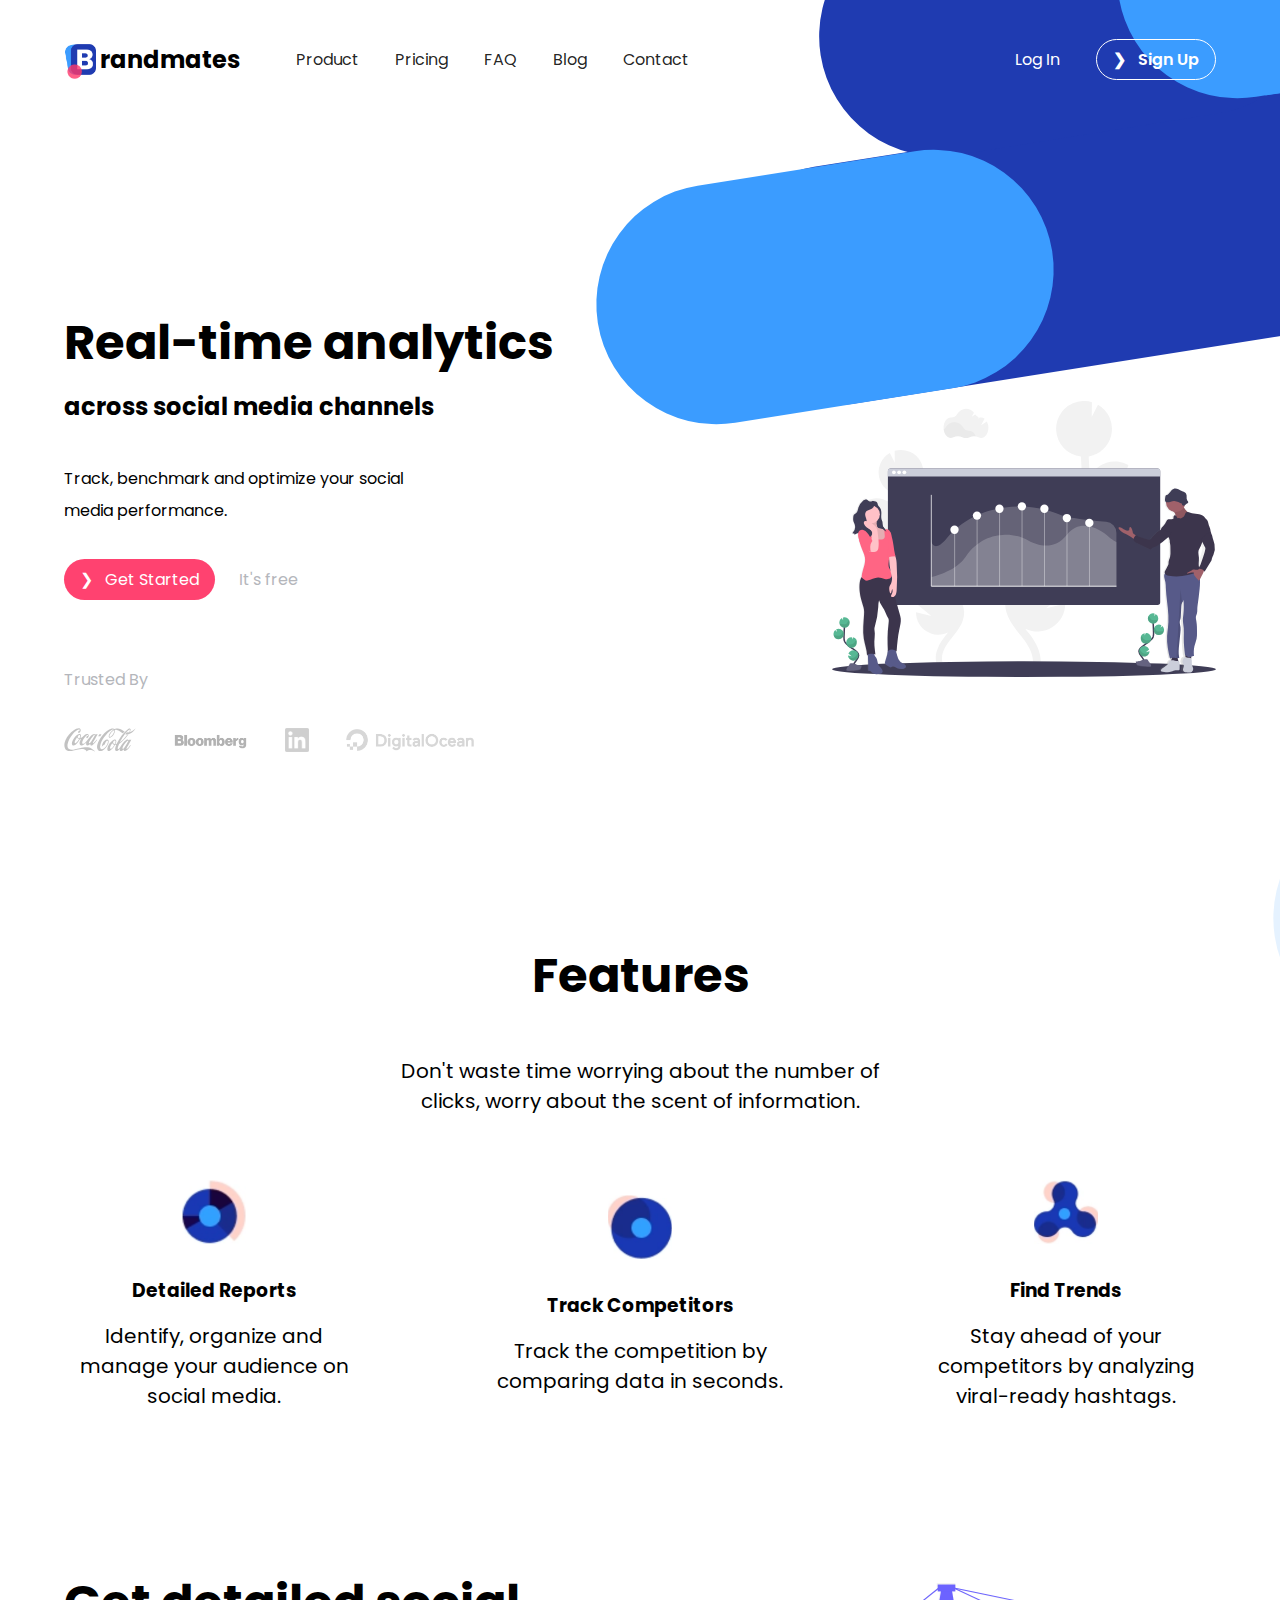
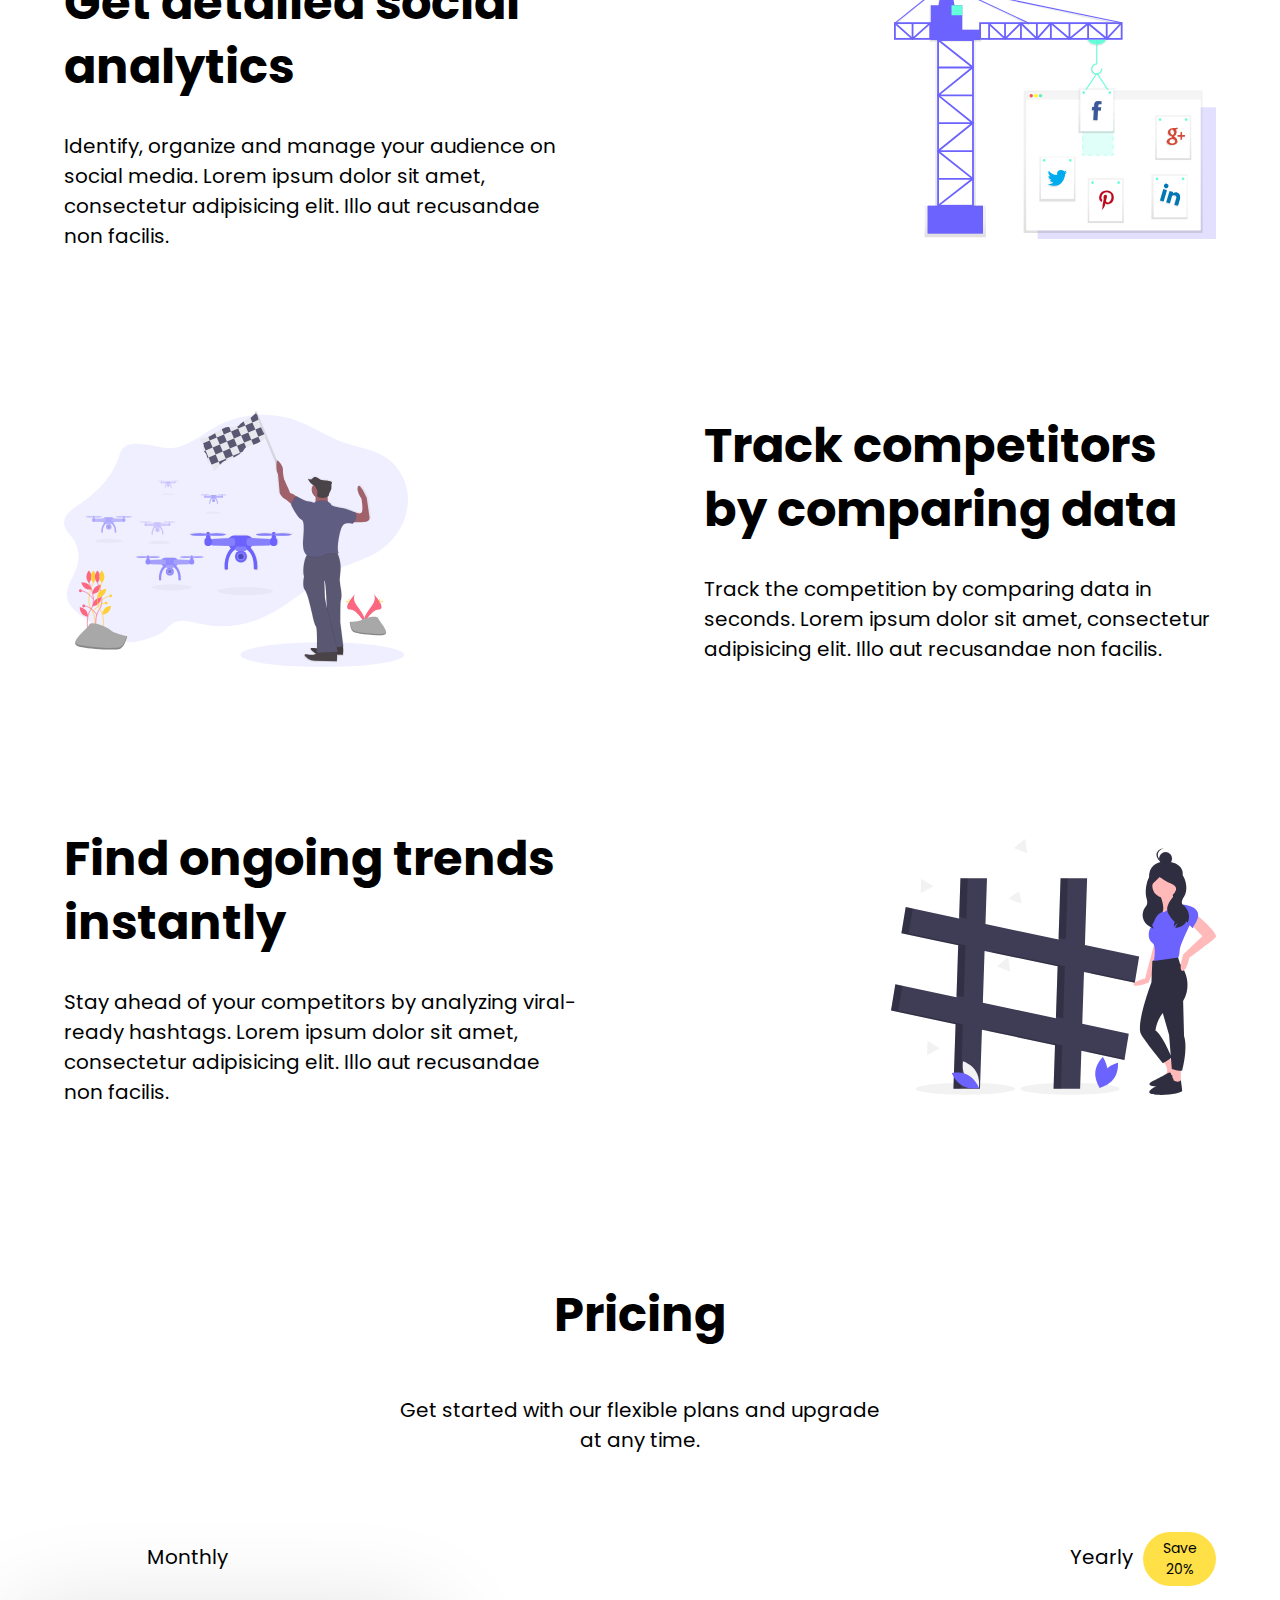
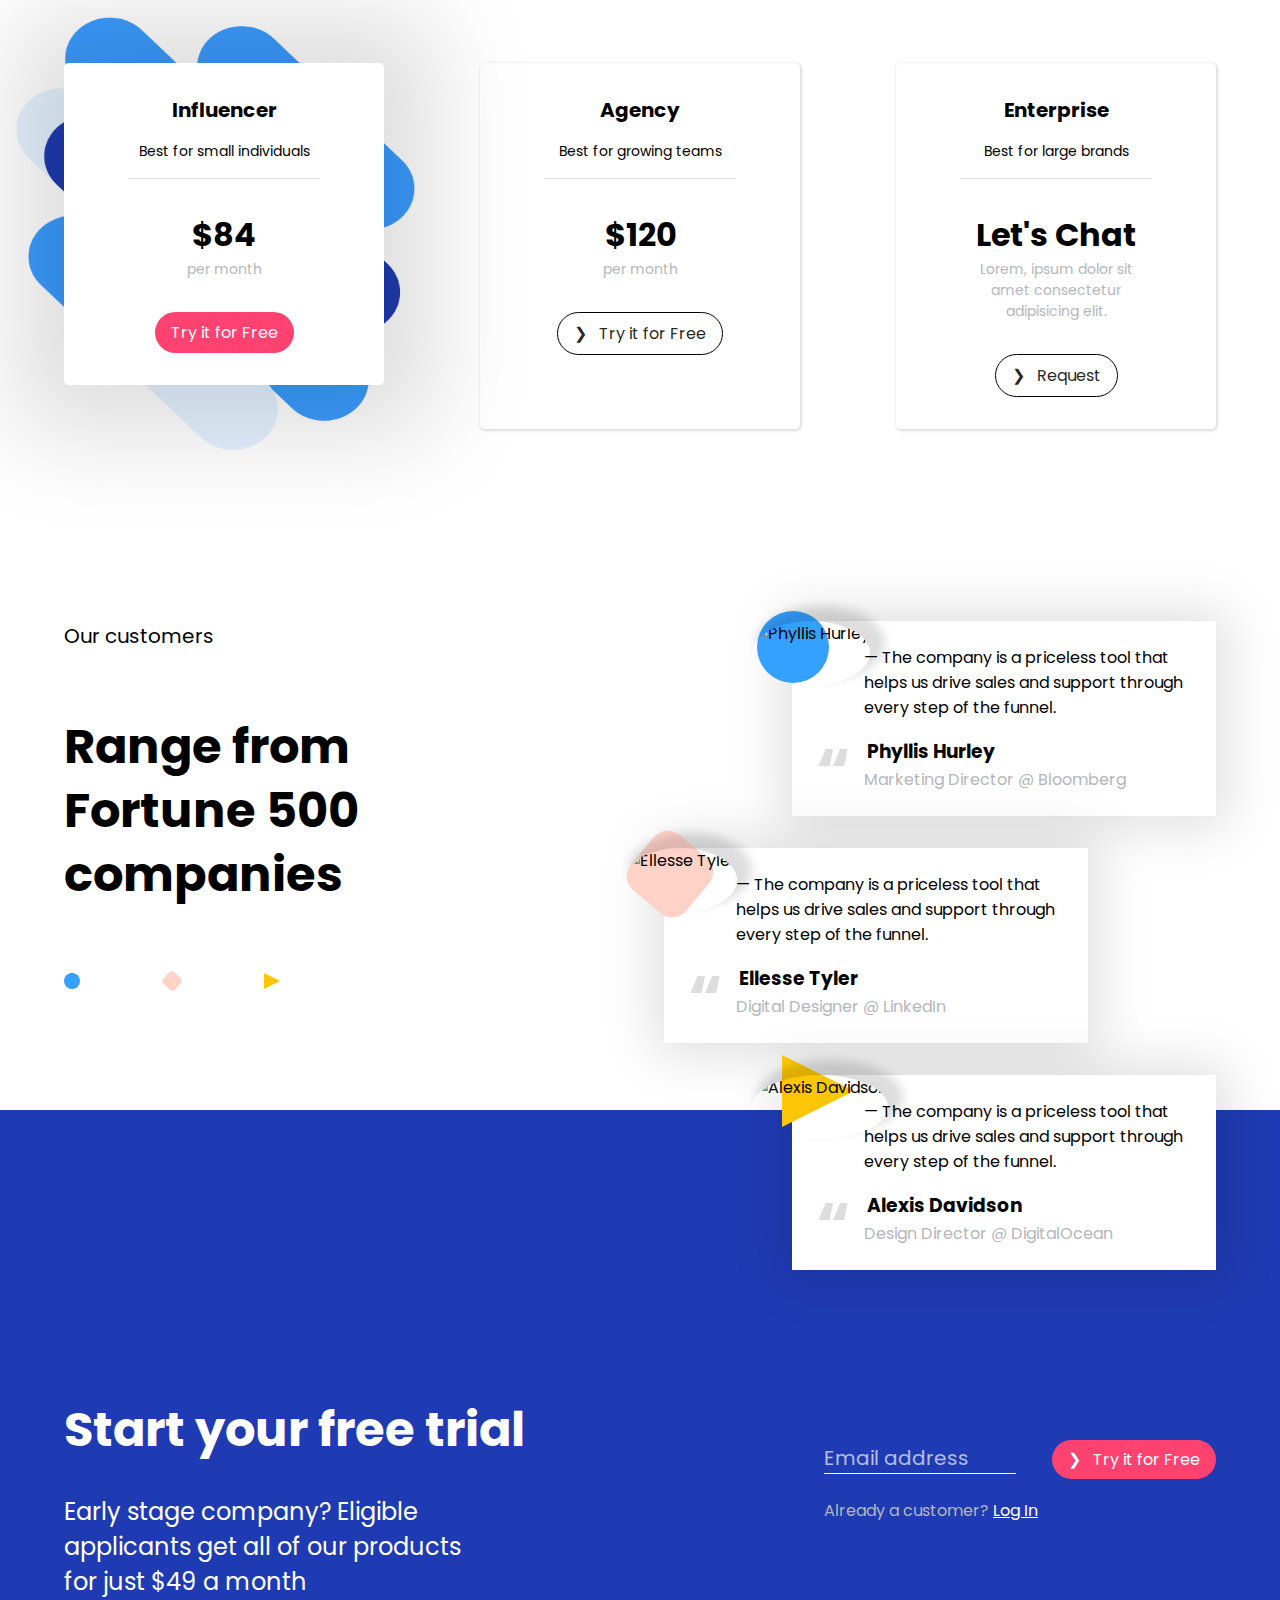
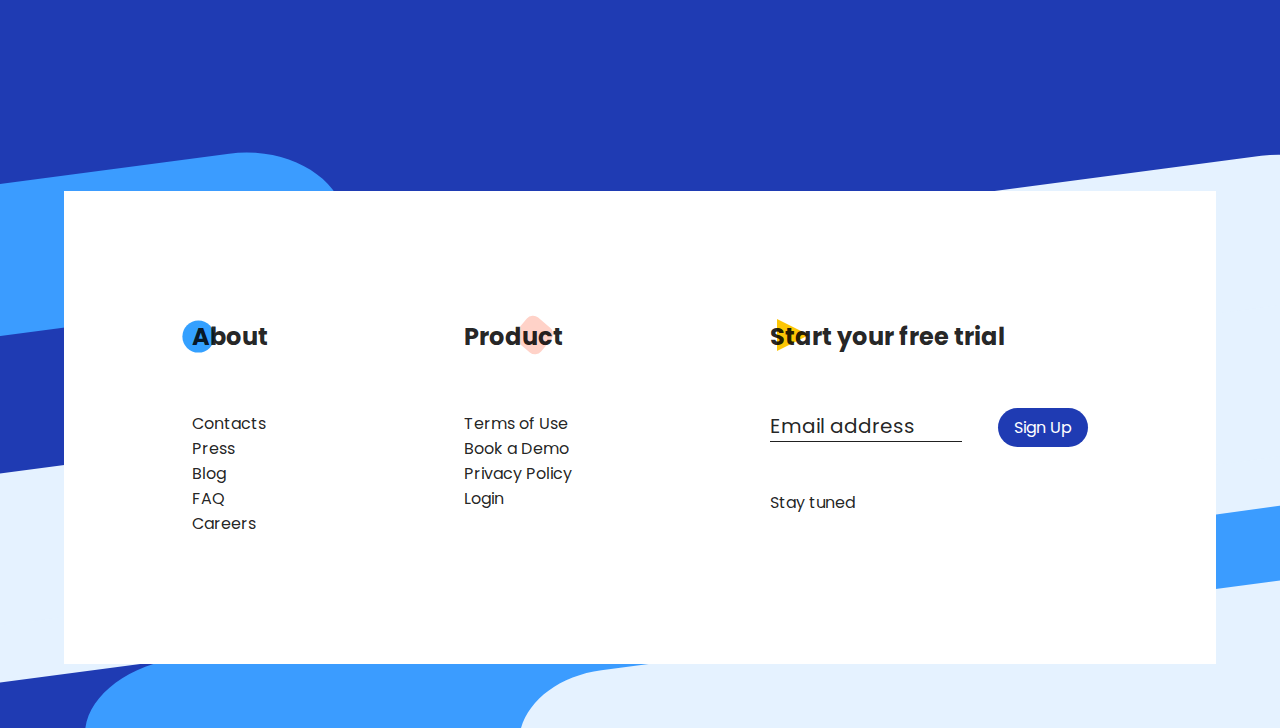
==== index.html @ 30b6b61a "Initial Commit" ====
<!DOCTYPE html>
<html lang="en">
  <head>
    <!-- Meta -->
    <meta charset="UTF-8" />
    <meta name="viewport" content="width=device-width, initial-scale=1.0" />
    <meta http-equiv="X-UA-Compatible" content="ie=edge" />

    <!-- External Files & Fonts -->
    <link
      href="https://fonts.googleapis.com/css?family=Poppins:400,600,800&display=swap"
      rel="stylesheet"
    />
    <link
      href="https://fonts.googleapis.com/icon?family=Material+Icons"
      rel="stylesheet"
    />
    <link
      rel="stylesheet"
      href="https://d1azc1qln24ryf.cloudfront.net/114779/Socicon/style-cf.css?u8vidh"
    />
    <link rel="icon" type="image/png" href="./assets/img/logo.png" />
    <link rel="stylesheet" href="./assets/css/app.css" />

    <!-- Title -->
    <title>Brandmates</title>
  </head>
  <body>
    <!-- Header -->
    <header>
      <!-- Navigation -->
      <nav class="responsive-size">
        <div class="logo">
          <img src="./assets/img/logo-no-margin.png" alt="Brandmates Logo" />
          <span>randmates</span>
        </div>
        <ul>
          <li><a href="#products">Product</a></li>
          <li><a href="#pricing">Pricing</a></li>
          <li><a href="#faq">FAQ</a></li>
          <li><a href="#blog">Blog</a></li>
          <li><a href="#contact">Contact</a></li>
        </ul>
        <div id="nav-btns">
          <a href="#login">Log In</a>
          <a href="#signup" class="main-btn empty"><span>❯</span> Sign Up</a>
        </div>
      </nav>

      <!-- Hero -->
      <div id="hero" class="responsive-size">
        <div id="hero-content">
          <h1>
            Real-time analytics
            <span>across social media channels</span>
          </h1>
          <p>Track, benchmark and optimize your social media performance.</p>
          <div id="btn-area">
            <a href="#signup" class="main-btn filled"
              ><span>❯</span> Get Started</a
            >
            <p class="grey">It's free</p>
          </div>
          <div id="trusted-by">
            <p class="grey">Trusted By</p>
            <div id="hero-partners">
              <img
                class="partners-img"
                src="./assets/img/partners-cocacola.svg"
                alt="Coca Cola Logo"
              />
              <img
                class="partners-img"
                src="./assets/img/partners-bloomberg.png"
                alt="Bloomberg Logo"
              />
              <img
                class="partners-img"
                src="./assets/img/partners-linkedin.png"
                alt="LinkedIn Logo"
              />
              <img
                class="partners-img"
                src="./assets/img/partners-digitalocean.png"
                alt="DigitalOcean Logo"
              />
            </div>
          </div>
        </div>

        <img
          id="hero-img"
          src="./assets/img/analytics.svg"
          alt="Analytics Illustration"
        />
      </div>
    </header>

    <!-- Features -->
    <section id="features" class="responsive-size">
      <h1 class="section-title">Features</h1>
      <p class="section-desc">
        Don't waste time worrying about the number of clicks, worry about the
        scent of information.
      </p>
      <div id="features-area">
        <div class="feature">
          <img
            src="./assets/img/feature-reports.png"
            alt="Detailed Reports"
            class="feature-img"
          />
          <h3 class="feature-title">Detailed Reports</h3>
          <p class="feature-info">
            Identify, organize and manage your audience on social media.
          </p>
        </div>
        <div class="feature">
          <img
            src="./assets/img/feature-competitors.png"
            alt="Track Competitors"
            class="feature-img"
          />
          <h3 class="feature-title">Track Competitors</h3>
          <p class="feature-info">
            Track the competition by comparing data in seconds.
          </p>
        </div>
        <div class="feature">
          <img
            src="./assets/img/feature-trends.png"
            alt="Find Trends"
            class="feature-img"
          />
          <h3 class="feature-title">Find Trends</h3>
          <p class="feature-info">
            Stay ahead of your competitors by analyzing viral-ready hashtags.
          </p>
        </div>
      </div>

      <div class="feature-detailed">
        <div class="feature-detailed-info">
          <h1 class="feature-detailed-title">
            Get detailed social analytics
          </h1>
          <p class="feature-detailed-desc">
            Identify, organize and manage your audience on social media. Lorem
            ipsum dolor sit amet, consectetur adipisicing elit. Illo aut
            recusandae non facilis.
          </p>
        </div>
        <img
          src="./assets/img/feature-reports-detailed.svg"
          alt="Detailed Reports"
        />
      </div>

      <div class="feature-detailed">
        <img
          src="./assets/img/feature-competitors-detailed.svg"
          alt="Competitors"
        />
        <div class="feature-detailed-info">
          <h1 class="feature-detailed-title">
            Track competitors by comparing data
          </h1>
          <p class="feature-detailed-desc">
            Track the competition by comparing data in seconds. Lorem ipsum
            dolor sit amet, consectetur adipisicing elit. Illo aut recusandae
            non facilis.
          </p>
        </div>
      </div>

      <div class="feature-detailed">
        <div class="feature-detailed-info">
          <h1 class="feature-detailed-title">
            Find ongoing trends instantly
          </h1>
          <p class="feature-detailed-desc">
            Stay ahead of your competitors by analyzing viral-ready hashtags.
            Lorem ipsum dolor sit amet, consectetur adipisicing elit. Illo aut
            recusandae non facilis.
          </p>
        </div>
        <img src="./assets/img/feature-trends-detailed.svg" alt="Trends" />
      </div>
    </section>
    <section id="pricing" class="responsive-size">
      <h1 class="section-title">Pricing</h1>
      <p class="section-desc">
        Get started with our flexible plans and upgrade at any time.
      </p>
      <p id="pricing-period-toggle">
        Monthly
        <i class="material-icons">
          toggle_off
        </i>
        Yearly
        <span id="discount">Save 20%</span>
      </p>
      <div id="pricing-cards">
        <div id="focused-card">
          <img
            src="./assets/img/pricing-card-bg.png"
            alt="Focused card background"
          />
          <div class="pricing-card">
            <h3 class="title">Influencer</h3>
            <p class="info">Best for small individuals</p>
            <hr />
            <h2 class="price">$84</h2>
            <h2 class="price-period grey">per month</h2>
            <a href="#signup" class="main-btn filled">Try it for Free</a>
          </div>
        </div>
        <div class="pricing-card">
          <h3 class="title">Agency</h3>
          <p class="info">Best for growing teams</p>
          <hr />
          <h2 class="price">$120</h2>
          <h2 class="price-period grey">per month</h2>
          <a href="#signup" class="main-btn empty-black"
            ><span>❯</span> Try it for Free</a
          >
        </div>
        <div class="pricing-card">
          <h3 class="title">Enterprise</h3>
          <p class="info">Best for large brands</p>
          <hr />
          <h2 class="price">Let's Chat</h2>
          <h2 class="price-period grey">
            Lorem, ipsum dolor sit amet consectetur adipisicing elit.
          </h2>
          <a href="#signup" class="main-btn empty-black"
            ><span>❯</span> Request</a
          >
        </div>
      </div>
      <div id="customers">
        <div id="customers-info">
          <p>Our customers</p>
          <h1>Range from Fortune 500 companies</h1>
          <div id="shapes">
            <div class="circle"></div>
            <div class="square"></div>
            <div class="triangle"></div>
          </div>
        </div>
        <div id="customers-testimonials">
          <div class="testimonial-card">
            <div class="circle"></div>
            <img
              src="https://images.generated.photos/DzhyqGgdtZFuKl01KszjW2PKmc1f3HxC9Agt-Efiz-c/rs:fit:512:512/Z3M6Ly9nZW5lcmF0/ZWQtcGhvdG9zLzA1/NTI3NzIuanBn.jpg"
              alt="Phyllis Hurley"
            />
            <p class="testimonial">
              &mdash; The company is a priceless tool that helps us drive sales
              and support through every step of the funnel.
            </p>
            <h3>Phyllis Hurley</h3>
            <p class="grey">Marketing Director @ Bloomberg</p>
          </div>
          <div class="testimonial-card">
            <div class="square"></div>
            <img
              src="https://images.generated.photos/DQ4EKrAPT-e5slG3cXmSw20uJ2AwwhOzJeVnpI9tlMA/rs:fit:512:512/Z3M6Ly9nZW5lcmF0/ZWQtcGhvdG9zLzA5/OTk4MDcuanBn.jpg"
              alt="Ellesse Tyler"
            />
            <p class="testimonial">
              &mdash; The company is a priceless tool that helps us drive sales
              and support through every step of the funnel.
            </p>
            <h3>Ellesse Tyler</h3>
            <p class="grey">Digital Designer @ LinkedIn</p>
          </div>
          <div class="testimonial-card">
            <div class="triangle"></div>
            <img
              src="https://images.generated.photos/0dav65T4Xfw38thT0tLX2l9MOMDY5nzP1XLYui3MTlk/rs:fit:512:512/Z3M6Ly9nZW5lcmF0/ZWQtcGhvdG9zLzA5/OTA4MzkuanBn.jpg"
              alt="Alexis Davidson"
            />
            <p class="testimonial">
              &mdash; The company is a priceless tool that helps us drive sales
              and support through every step of the funnel.
            </p>
            <h3>Alexis Davidson</h3>
            <p class="grey">Design Director @ DigitalOcean</p>
          </div>
        </div>
      </div>
    </section>
    <section id="start-trial" class="responsive-size">
      <div id="trial-container">
        <div id="trial-info">
          <h1>Start your free trial</h1>
          <p>
            Early stage company? Eligible applicants get all of our products for
            just $49 a month
          </p>
        </div>
        <div id="trial-form">
          <input
            type="email"
            name="email"
            id="trial-email"
            placeholder="Email address"
          />
          <a href="#" class="main-btn filled"><span>❯</span> Try it for Free</a>
          <p class="grey">Already a customer? <a href="#">Log In</a></p>
        </div>
      </div>

      <div id="footer-container">
        <footer>
          <div class="footer-links">
            <h3 class="footer-title">About</h3>
            <div class="circle"></div>
            <ul>
              <li class="footer-link"><a href="#">Contacts</a></li>
              <li class="footer-link"><a href="#">Press</a></li>
              <li class="footer-link"><a href="#">Blog</a></li>
              <li class="footer-link"><a href="#">FAQ</a></li>
              <li class="footer-link"><a href="#">Careers</a></li>
            </ul>
          </div>
          <div class="footer-links">
            <h3 class="footer-title">Product</h3>
            <div class="square"></div>
            <ul>
              <li class="footer-link"><a href="#">Terms of Use</a></li>
              <li class="footer-link"><a href="#">Book a Demo</a></li>
              <li class="footer-link"><a href="#">Privacy Policy</a></li>
              <li class="footer-link"><a href="#">Login</a></li>
            </ul>
          </div>
          <div class="footer-free-trial">
            <h3 class="footer-title">Start your free trial</h3>
            <div class="triangle"></div>
            <div id="footer-trial-form">
              <input
                type="email"
                name="email"
                id="footer-trial-email"
                placeholder="Email address"
              />
              <a href="#" class="main-btn filled blue-btn">Sign Up</a>
            </div>
            <p id="social-icons-area">
              Stay tuned <i class="socicon-facebook"></i>
              <i class="socicon-twitter"></i>
              <i class="socicon-instagram"></i>
              <i class="socicon-linkedin"></i>
            </p>
          </div>
        </footer>
      </div>
    </section>
  </body>
</html>
---- assets/css/app.css ----
/* Global */
* {
  margin: 0;
  padding: 0;
  box-sizing: content-box;
  font-family: 'Poppins';
}

a {
  color: #000000de;
  text-decoration: none;
}

hr {
  border: none;
  height: 1px;
  color: #ddd;
  background-color: #ddd;
}

.responsive-size {
  padding-left: 240px;
  padding-right: 240px;
}

/* Buttons */
.main-btn {
  border-radius: 50px;
  padding: 8px 16px;
  align-self: center;
  transition: background-color 0.2s;
}

.main-btn.empty {
  border: 1px solid #fff;
  color: #fff;
}

.main-btn.empty-black {
  border: 1px solid #000;
  color: #000000de;
}

.main-btn.filled {
  background-color: #ff4270;
  color: #fff;
}

.main-btn.filled:hover {
  background-color: #ff1751;
}

.main-btn.blue-btn {
  background-color: #1f3bb3;
}

.main-btn.blue-btn:hover {
  background-color: #162d91;
}

.main-btn span {
  margin-right: 8px;
}

/* Colors */
.grey {
  color: #b4b6bb;
}

/* Typography */
.section-title {
  text-align: center;
  margin-bottom: 64px;
}

.section-desc {
  max-width: 480px;
  text-align: center;
  margin: 0 auto 64px auto;
}

h1 {
  font-size: 56px;
  margin-bottom: 0;
  line-height: 32px;
}

p {
  font-size: 20px;
}

/* Body */
body {
  background: url('../img/header-bg.png') no-repeat top center;
}

/* Header */
header {
  height: 768px;
  margin-bottom: 192px;
}

/* Navigation */
nav {
  padding: 40px 0;
  display: flex;
  align-items: center;
  justify-content: center;
}

.logo {
  align-self: flex-start;
}

.logo img {
  width: 32px;
  display: inline-block;
  vertical-align: middle;
}

.logo span {
  font-weight: bold;
  font-size: 24px;
  display: inline-block;
  vertical-align: middle;
}

nav ul {
  display: inline-block;
  vertical-align: middle;
  margin-left: 60px;
}

nav ul li {
  display: inline-block;
  margin-left: 40px;
}

#nav-btns {
  display: inline-block;
  color: #fff;
  margin-left: auto;
  margin-right: 0;
  vertical-align: middle;
}

#nav-btns a {
  color: #fff;
}

#nav-btns .main-btn {
  margin-left: 32px;
  font-weight: 600;
}

/* Hero */
#hero {
  margin-top: 200px;
  display: flex;
}

#hero #hero-content {
  display: flex;
  flex-direction: column;
}

#hero h1 span {
  font-size: 24px;
}

#hero h1 span::before {
  content: '\A ';
  white-space: pre;
}

#hero p {
  max-width: 360px;
  margin: 32px 0 32px 0;
  font-size: 16px;
  line-height: 32px;
}

#hero #btn-area {
  display: flex;
  align-items: center;
}

#hero #btn-area p {
  margin: auto 0 auto 24px;
}

#hero #hero-img {
  width: 512px;
  margin: auto 0 auto auto;
}

#hero #trusted-by {
  margin-top: 32px;
}

#hero .partners-img {
  height: 32px;
  filter: grayscale(100%) opacity(30%);
}

#hero .partners-img:not(:first-child) {
  margin-left: 32px;
}

/* Features */
#features {
  margin-bottom: 192px;
}

#features-area {
  display: flex;
  align-items: center;
  justify-content: space-between;
  margin: 64px 0 128px 0;
}

#features-area .feature {
  display: flex;
  align-items: center;
  justify-content: center;
  align-content: center;
  flex-direction: column;
  flex-basis: 300px;
}

#features-area .feature-img {
  height: 64px;
}

#features-area .feature-title {
  margin: 32px 0 16px 0;
}

#features-area .feature-info {
  text-align: center;
}

.feature-detailed {
  display: flex;
  margin-top: 160px;
  align-items: center;
  justify-content: space-between;
}

.feature-detailed .feature-detailed-info {
  display: flex;
  flex-direction: column;
  flex-basis: 512px;
}

.feature-detailed .feature-detailed-info h1 {
  line-height: 64px;
}

.feature-detailed .feature-detailed-info p {
  margin-top: 32px;
}

.feature-detailed img {
  height: 384px;
}

/* Pricing */
#pricing-period-toggle {
  text-align: center;
  position: relative;
}

#pricing-period-toggle i {
  font-size: 80px;
  vertical-align: middle;
  color: #1f3bb3;
  margin: 0 16px;
}

#pricing-period-toggle #discount {
  background-color: #ffe147;
  border-radius: 50px;
  font-size: 14px;
  padding: 6px 8px;
  position: absolute;
  margin-left: 10px;
  top: 50%;
  transform: translateY(-50%);
}

#pricing-cards {
  display: flex;
  justify-content: space-between;
  margin-top: 64px;
}

.pricing-card {
  flex-basis: 384px;
  display: flex;
  flex-direction: column;
  align-items: center;
  padding: 60px 0;
  border-radius: 5px;
  box-shadow: 1px 1px 3px 1px #00000022;
  background-color: #fff;
}

.pricing-card:not(:first-of-type) {
  margin-left: 32px;
}

#focused-card {
  flex-basis: 384px;
  position: relative;
}

#focused-card img {
  position: absolute;
  z-index: -5;
  top: 50%;
  left: 50%;
  transform: translate(-50%, -50%);
}

#focused-card .pricing-card {
  box-shadow: 1px 1px 100px 50px #00000022;
}

.pricing-card .title {
  font-size: 24px;
  margin-bottom: 24px;
}

.pricing-card .info {
  font-size: 16px;
  margin-bottom: 24px;
}

.pricing-card hr {
  width: 256px;
}

.pricing-card .price {
  margin: 40px 0 0 0;
  font-size: 40px;
}

.pricing-card .price-period {
  font-size: 16px;
  font-weight: 400;
  margin-bottom: 40px;
  text-align: center;
  width: 256px;
}

#customers {
  margin-top: 192px;
  display: flex;
  justify-content: space-between;
}

#customers-info {
  display: flex;
  flex-direction: column;
  align-items: flex-start;
}

#customers-info p {
  margin-bottom: 64px;
}

#customers-info h1 {
  max-width: 384px;
  line-height: 64px;
}

#shapes {
  margin-top: 64px;
}

.circle {
  width: 16px;
  height: 16px;
  background: #34a0ff;
  border-radius: 50%;
  display: inline-block;
}

.square {
  width: 16px;
  height: 16px;
  transform: rotate(40deg);
  background: #ffd2c8;
  border-radius: 25%;
  display: inline-block;
  margin-left: 80px;
}

.triangle {
  width: 0;
  height: 0;
  border-left: 8px solid transparent;
  border-right: 8px solid transparent;
  border-bottom: 16px solid #fdc605;
  transform: rotate(90deg);
  display: inline-block;
  margin-left: 80px;
}

.testimonial-card {
  background: #fff;
  position: relative;
  display: flex;
  flex-direction: column;
  align-items: flex-start;
  box-shadow: 1px 1px 50px 10px #00000022;
  padding: 24px 32px;
}

.testimonial-card:not(:first-of-type) {
  margin-top: 32px;
}

.testimonial-card:nth-of-type(2) {
  margin-left: -192px;
  margin-right: 192px;
}

.testimonial-card .circle,
.testimonial-card .square {
  height: 88px;
  width: 88px;
}

.testimonial-card .circle,
.testimonial-card .square,
.testimonial-card .triangle {
  position: absolute;
}

.testimonial-card .circle {
  top: -10px;
  left: -35px;
}

.testimonial-card .square {
  top: -10px;
  left: -110px;
}

.testimonial-card .triangle {
  border-left: 44px solid transparent;
  border-right: 44px solid transparent;
  border-bottom: 88px solid #fdc605;
  top: -20px;
  left: -90px;
}

.testimonial-card img {
  top: 0;
  left: -40px;
  position: absolute;
  border-radius: 50%;
  height: 80px;
  box-shadow: 10px -10px 10px 5px #00000022;
}

.testimonial-card p {
  font-size: 18px;
  margin-left: 64px;
}

.testimonial-card h3 {
  margin: -32px 0 -16px 32px;
}

.testimonial-card h3::before {
  content: '“';
  position: relative;
  color: #ddd;
  font-size: 64px;
  top: 36px;
  right: 16px;
}

.testimonial-card .testimonial {
  max-width: 384px;
}

/* Start Trial */
#start-trial {
  margin-top: -160px;
  padding-top: 256px;
  background: #1f3bb3 url('../img/footer-background.png') no-repeat bottom
    center;
}

#trial-container {
  display: flex;
  justify-content: space-between;
  align-items: center;
}

#start-trial-info {
  display: flex;
  flex-direction: column;
}

#start-trial h1,
#trial-info p,
#trial-form a {
  color: #fff;
}

#start-trial h1 {
  line-height: 128px;
}

#trial-info p {
  font-size: 24px;
  max-width: 400px;
}

#trial-form p {
  font-size: 16px;
}

#trial-form p a {
  text-decoration: underline;
}

input {
  width: 384px;
  background: none;
  border: none;
  font-size: 20px;
  border-bottom: 1px solid #fff;
  transition: border 0.3s;
  color: #fff;
  margin: 0 32px 24px 0;
}

input:focus {
  outline: none;
  border-bottom: 1px solid #ff4270;
}

input::placeholder {
  color: #ffffffaa;
}

/* Footer */
#footer-container {
  padding-bottom: 64px;
}

footer {
  display: flex;
  justify-content: space-between;
  background-color: #fff;
  padding: 128px 128px;
  margin-top: 192px;
}

footer h3,
footer a,
footer p {
  color: #000000de;
}

footer h3 {
  font-size: 24px;
}

footer ul,
#footer-trial-form {
  margin-top: 92px;
}

footer ul {
  list-style: none;
}

.footer-links,
.footer-free-trial {
  position: relative;
}

footer h3 {
  position: absolute;
  top: 0;
  left: 0;
  z-index: 1;
}

footer .circle,
footer .square,
footer .triangle {
  position: absolute;
  z-index: 0;
  top: 0;
}

footer .circle {
  height: 32px;
  width: 32px;
  transform: translate(-30%, 5%);
}

footer .square {
  height: 32px;
  width: 32px;
  left: -24%;
}

footer .triangle {
  border-left: 16px solid transparent;
  border-right: 16px solid transparent;
  border-bottom: 32px solid #fdc605;
  left: -23%;
}

#footer-trial-form input {
  width: 256px;
  background: none;
  border: none;
  font-size: 20px;
  border-bottom: 1px solid #000000de;
  transition: border 0.3s;
  color: #000000de;
  margin: 0 32px 24px 0;
}

#footer-trial-form input:focus {
  outline: none;
  border-bottom: 1px solid #ff4270;
}

#footer-trial-form input::placeholder {
  color: #000000de;
}

#social-icons-area {
  font-size: 16px;
  margin-top: 24px;
}

#social-icons-area i {
  color: #1f3bb3;
  margin-left: 16px;
}

/* Responsiveness */
@media screen and (max-width: 1600px) {
  /* Global */
  .responsive-size {
    padding-left: 128px;
    padding-right: 128px;
  }

  h1 {
    font-size: 48px;
  }

  /* Hero */
  #hero h1 {
    line-height: 48px;
  }

  /* Features */
  .feature-detailed img {
    height: 256px;
  }

  /* Pricing */
  .pricing-card {
    padding: 40px 0;
  }

  .pricing-card,
  #focused-card {
    flex-basis: 320px;
  }

  #focused-card img {
    height: 600px;
    width: 500px;
    left: 45%;
  }

  .pricing-card:not(:first-of-type) {
    margin-left: 24px;
  }

  /* Testimonials */
  .testimonial-card:nth-of-type(2) {
    margin-left: -128px;
    margin-right: 128px;
  }

  /* Start Trial */
  #trial-form input {
    width: 320px;
  }
}

@media screen and (max-width: 1280px) {
  /* Global */
  .responsive-size {
    padding-left: 64px;
    padding-right: 64px;
  }

  /* Navigation */
  nav ul {
    margin-left: 24px;
  }

  nav ul li {
    margin-left: 32px;
  }

  /* Hero */
  #hero #hero-img {
    width: 384px;
  }

  #hero .partners-img {
    height: 24px;
  }

  /* Pricing */
  .pricing-card {
    padding: 32px 0;
  }

  .pricing-card,
  #focused-card {
    flex-basis: 320px;
  }

  .pricing-card:not(:first-of-type) {
    margin-left: 16px;
  }

  #focused-card img {
    height: 550px;
    width: 450px;
    left: 45%;
  }

  .pricing-card .title {
    font-size: 20px;
    margin-bottom: 16px;
  }

  .pricing-card .info {
    font-size: 14px;
    margin-bottom: 16px;
  }

  .pricing-card hr {
    width: 192px;
  }

  .pricing-card .price {
    margin: 32px 0 0 0;
    font-size: 32px;
  }

  .pricing-card .price-period {
    font-size: 14px;
    margin-bottom: 32px;
    width: 192px;
  }

  /* Testimonials */
  .testimonial-card .circle,
  .testimonial-card .square {
    width: 72px;
    height: 72px;
  }

  .testimonial-card .square {
    top: -10px;
    left: -110px;
  }

  .testimonial-card .triangle {
    border-left: 36px solid transparent;
    border-right: 36px solid transparent;
    border-bottom: 72px solid #fdc605;
  }

  .testimonial-card img {
    height: 64px;
  }

  .testimonial-card p {
    font-size: 16px;
    margin-left: 40px;
  }

  .testimonial-card h3 {
    margin: -32px 0 -16px 8px;
  }

  .testimonial-card .testimonial {
    max-width: 320px;
  }

  /* Start Trial */
  #trial-form input {
    width: 192px;
  }

  /* Footer */
  #footer-trial-form input {
    width: 192px;
  }
}

@media screen and (max-width: 1024px) {
  /* Global */
  .responsive-size {
    padding-left: 32px;
    padding-right: 32px;
  }

  /* Navigation */
  nav ul {
    margin-left: 8px;
  }

  nav ul li {
    margin-left: 24px;
  }

  #hero .partners-img:not(:first-child) {
    margin-left: 16px;
  }

  /* Pricing */
  .pricing-card {
    padding: 24px 0;
  }

  .pricing-card,
  #focused-card {
    flex-basis: 256px;
  }

  #focused-card img {
    height: 450px;
    width: 350px;
    left: 45%;
  }

  .pricing-card .title {
    font-size: 18px;
    margin-bottom: 12px;
  }

  .pricing-card .info {
    font-size: 12px;
    margin-bottom: 12px;
  }

  .pricing-card hr {
    width: 128px;
  }

  .pricing-card .price {
    margin: 24px 0 0 0;
    font-size: 24px;
  }

  .pricing-card .price-period {
    font-size: 12px;
    margin-bottom: 24px;
    width: 128px;
  }

  /* Footer */
  #footer-trial-form input {
    font-size: 16px;
    width: 128px;
  }
}
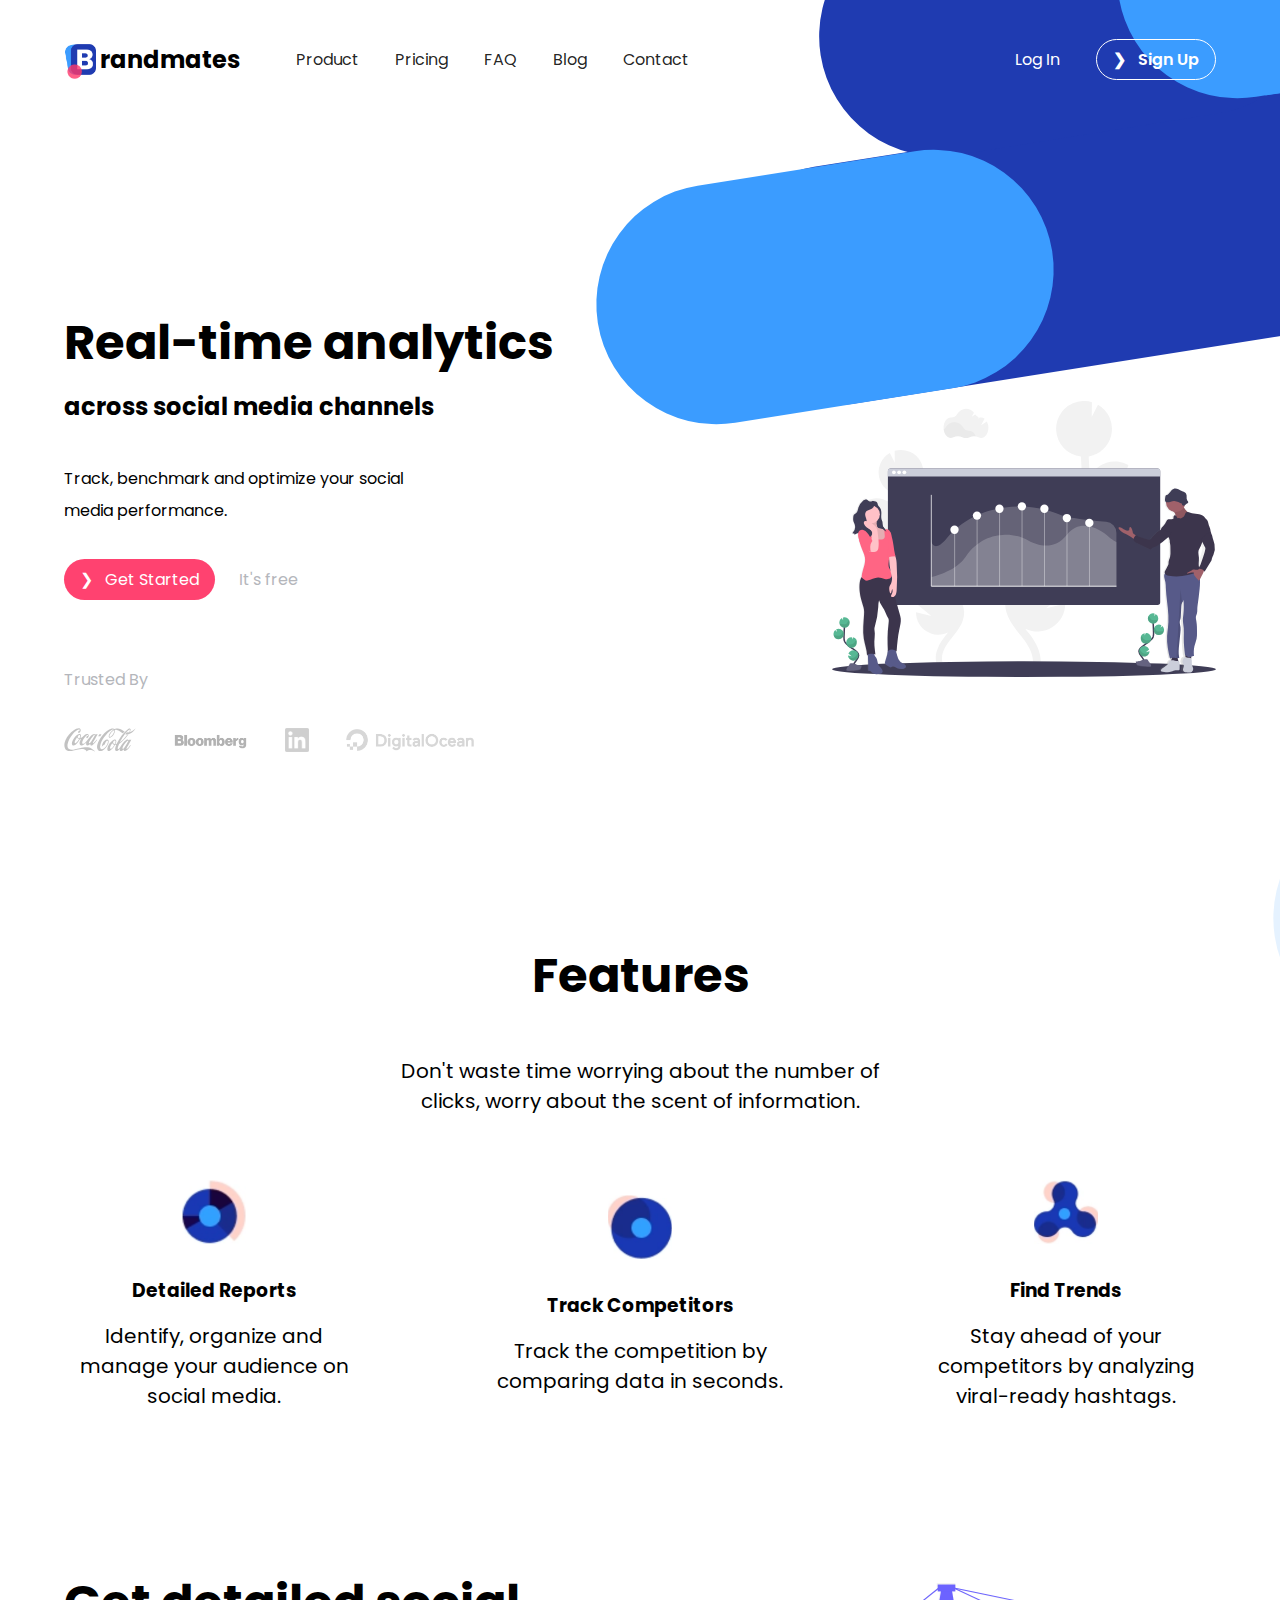
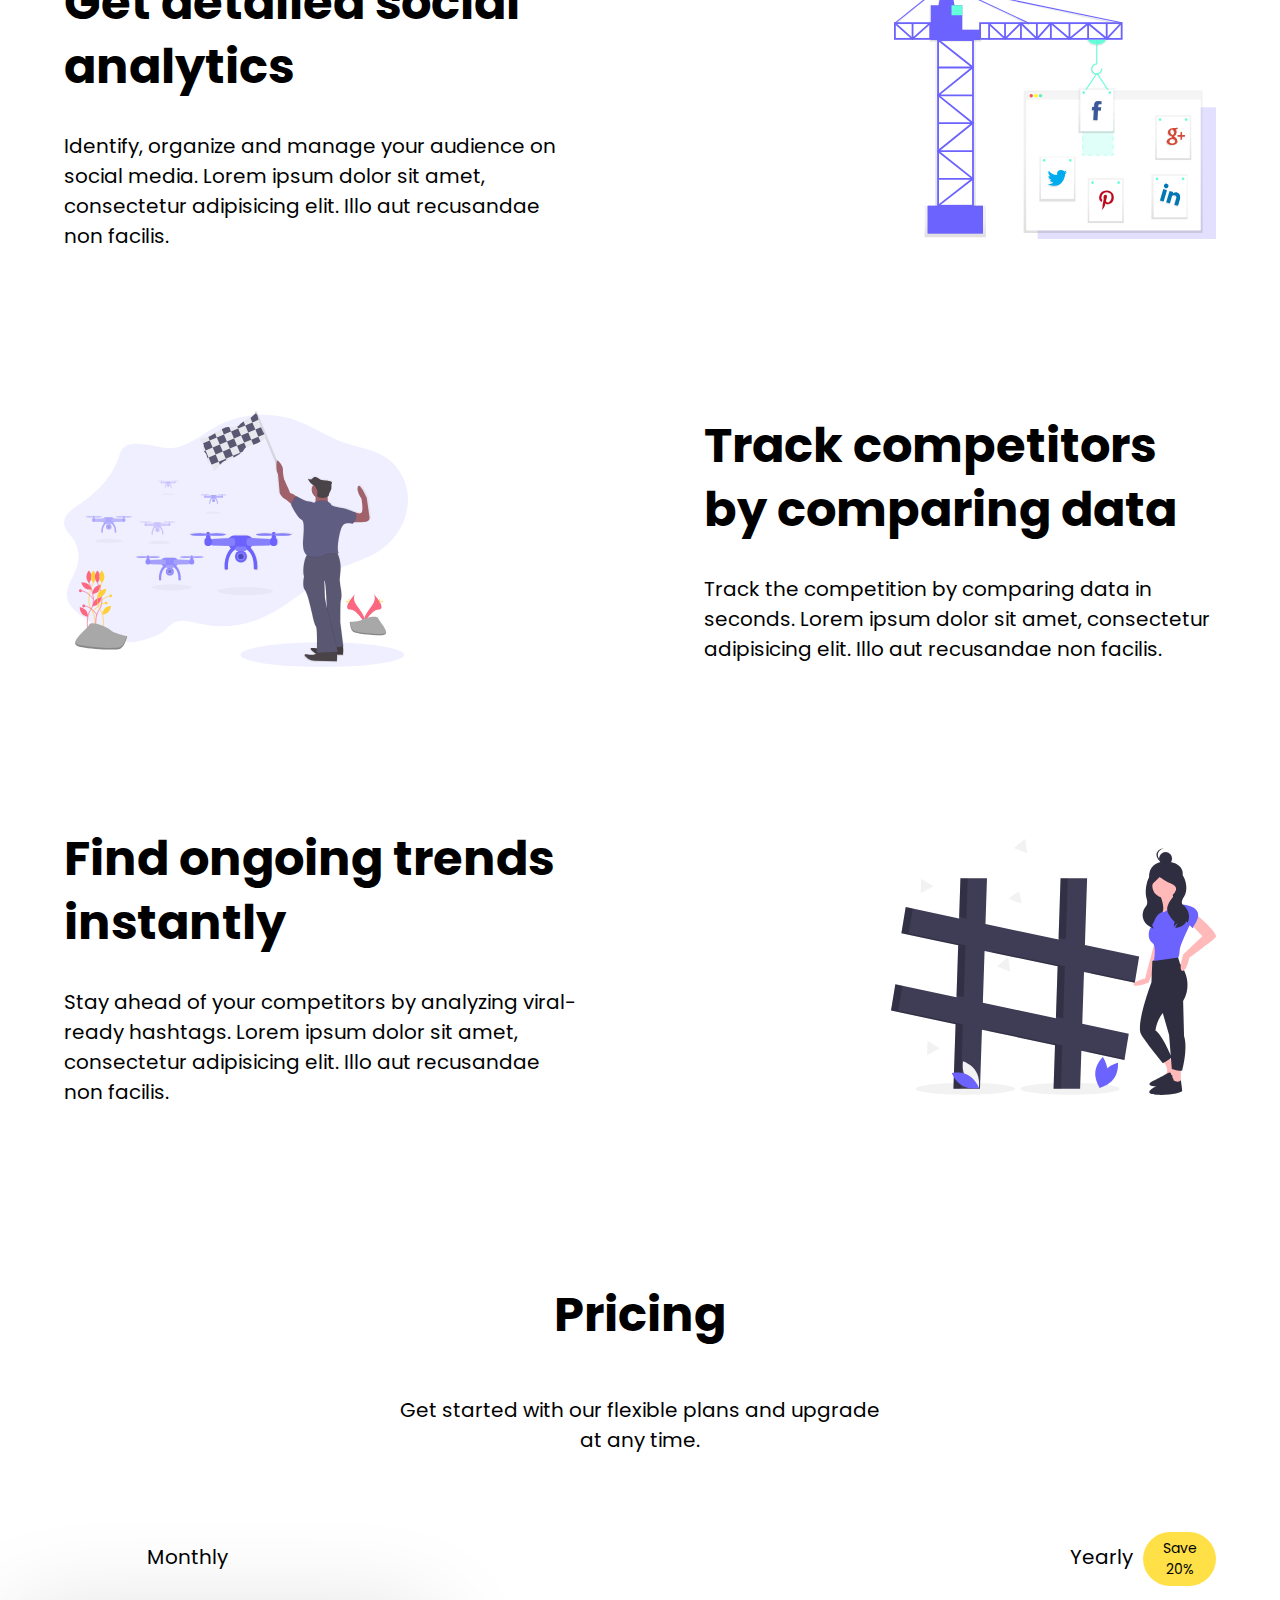
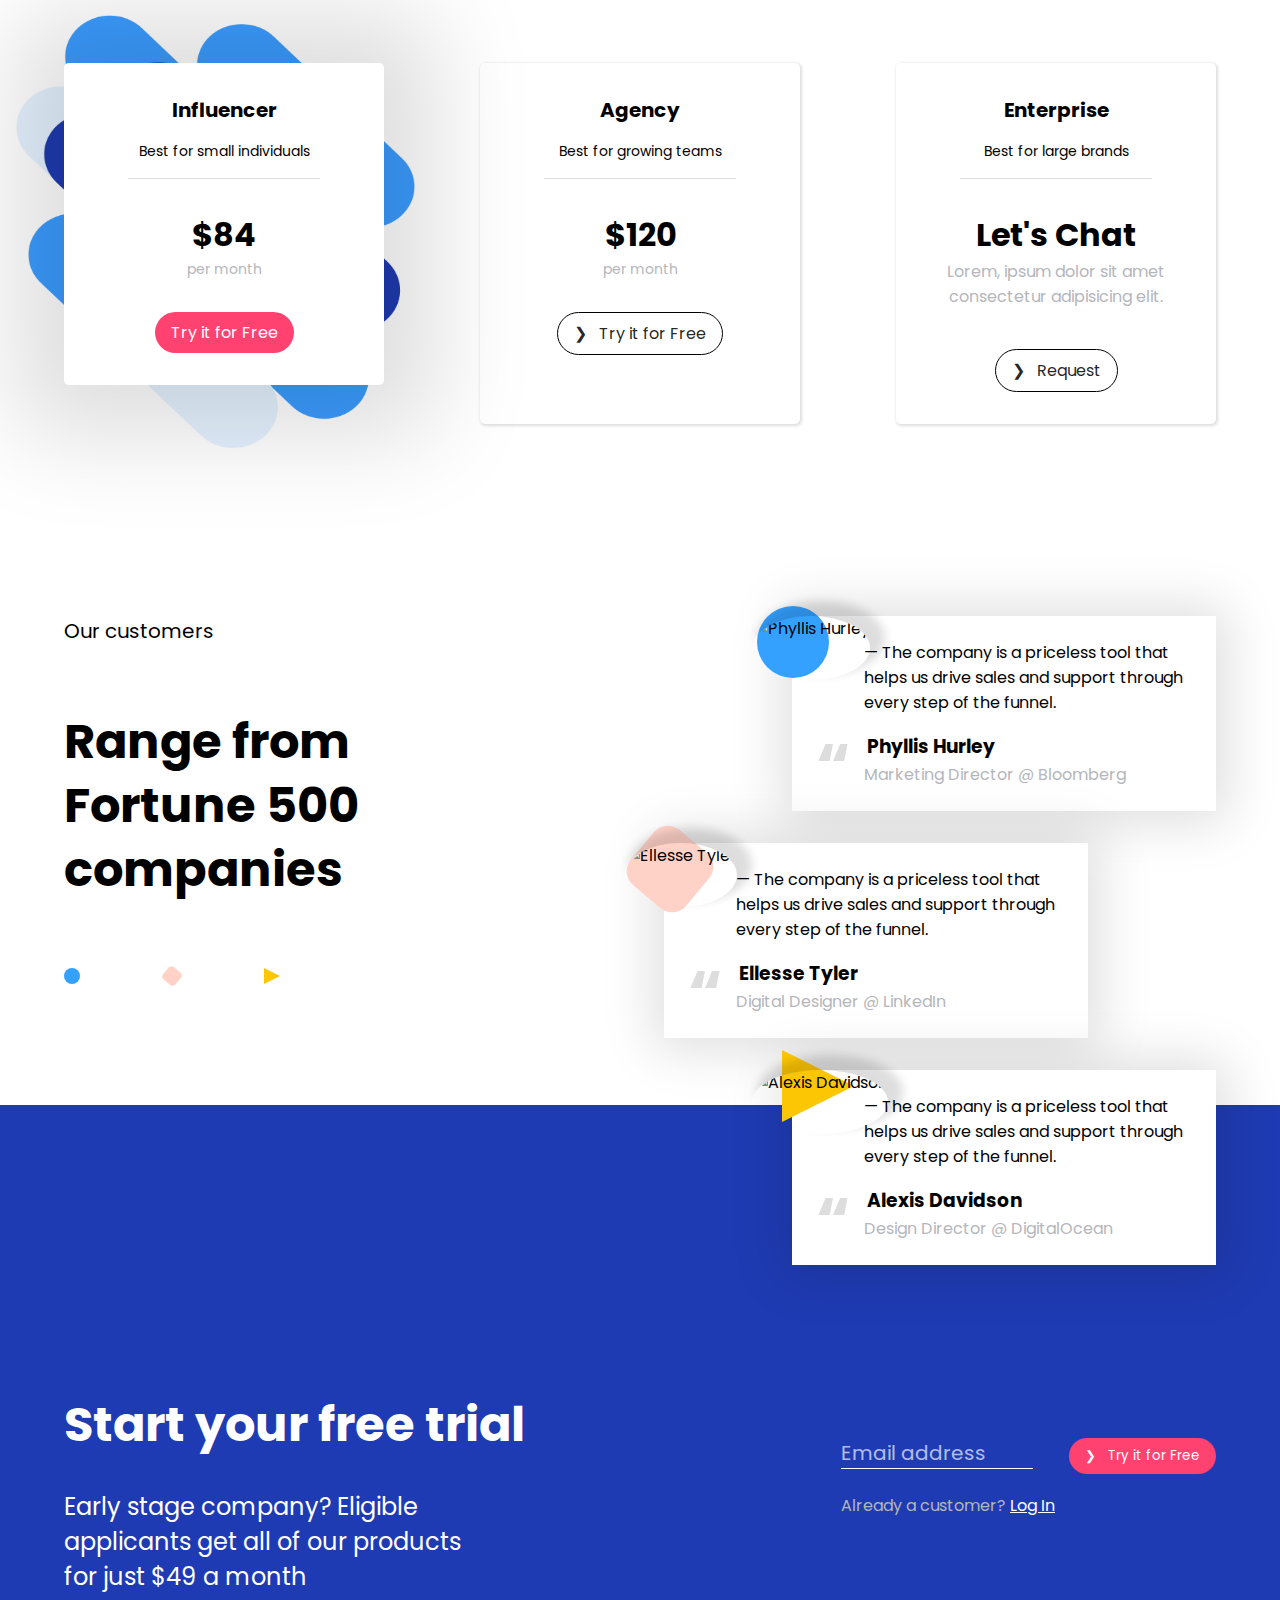
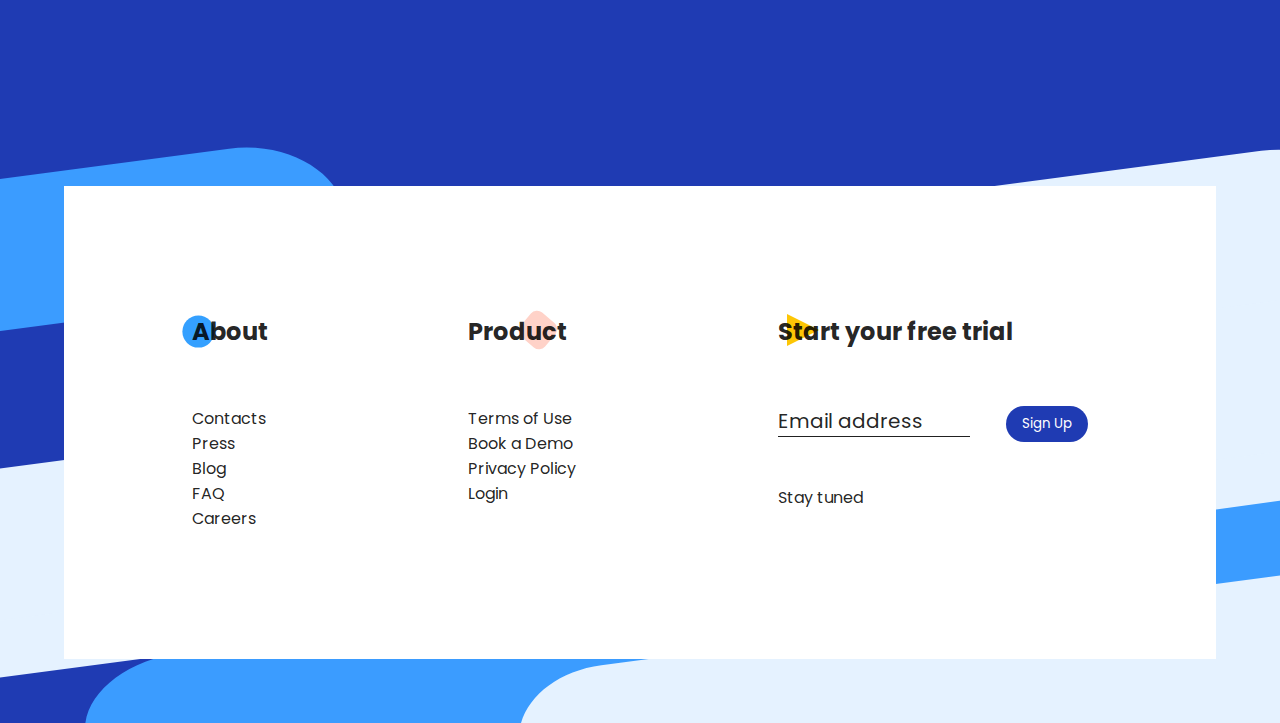
==== commit defd44bb: "Added Sign up & Login pages" ====
--- a/index.html
+++ b/index.html
@@ -1,361 +1,304 @@
 <!DOCTYPE html>
 <html lang="en">
-  <head>
-    <!-- Meta -->
-    <meta charset="UTF-8" />
-    <meta name="viewport" content="width=device-width, initial-scale=1.0" />
-    <meta http-equiv="X-UA-Compatible" content="ie=edge" />
-
-    <!-- External Files & Fonts -->
-    <link
-      href="https://fonts.googleapis.com/css?family=Poppins:400,600,800&display=swap"
-      rel="stylesheet"
-    />
-    <link
-      href="https://fonts.googleapis.com/icon?family=Material+Icons"
-      rel="stylesheet"
-    />
-    <link
-      rel="stylesheet"
-      href="https://d1azc1qln24ryf.cloudfront.net/114779/Socicon/style-cf.css?u8vidh"
-    />
-    <link rel="icon" type="image/png" href="./assets/img/logo.png" />
-    <link rel="stylesheet" href="./assets/css/app.css" />
-
-    <!-- Title -->
-    <title>Brandmates</title>
-  </head>
-  <body>
-    <!-- Header -->
-    <header>
-      <!-- Navigation -->
-      <nav class="responsive-size">
-        <div class="logo">
-          <img src="./assets/img/logo-no-margin.png" alt="Brandmates Logo" />
-          <span>randmates</span>
-        </div>
-        <ul>
-          <li><a href="#products">Product</a></li>
-          <li><a href="#pricing">Pricing</a></li>
-          <li><a href="#faq">FAQ</a></li>
-          <li><a href="#blog">Blog</a></li>
-          <li><a href="#contact">Contact</a></li>
-        </ul>
-        <div id="nav-btns">
-          <a href="#login">Log In</a>
-          <a href="#signup" class="main-btn empty"><span>❯</span> Sign Up</a>
-        </div>
-      </nav>
-
-      <!-- Hero -->
-      <div id="hero" class="responsive-size">
-        <div id="hero-content">
-          <h1>
-            Real-time analytics
-            <span>across social media channels</span>
-          </h1>
-          <p>Track, benchmark and optimize your social media performance.</p>
-          <div id="btn-area">
-            <a href="#signup" class="main-btn filled"
-              ><span>❯</span> Get Started</a
-            >
-            <p class="grey">It's free</p>
+
+<head>
+  <!-- Meta -->
+  <meta charset="UTF-8" />
+  <meta name="viewport" content="width=device-width, initial-scale=1.0" />
+  <meta http-equiv="X-UA-Compatible" content="ie=edge" />
+
+  <!-- External Files & Fonts -->
+  <link href="https://fonts.googleapis.com/css?family=Poppins:400,600,800&display=swap" rel="stylesheet" />
+  <link href="https://fonts.googleapis.com/icon?family=Material+Icons" rel="stylesheet" />
+  <link rel="stylesheet" href="https://d1azc1qln24ryf.cloudfront.net/114779/Socicon/style-cf.css?u8vidh" />
+  <link rel="icon" type="image/png" href="./assets/img/logo.png" />
+  <link rel="stylesheet" href="./assets/css/styles.css" />
+  <link rel="stylesheet" href="./assets/css/main.css" />
+
+  <!-- Title -->
+  <title>Brandmates</title>
+</head>
+
+<body>
+  <!-- Header -->
+  <header>
+    <!-- Navigation -->
+    <nav class="responsive-size">
+      <div class="logo">
+        <img src="./assets/img/logo-no-margin.png" alt="Brandmates Logo" />
+        <span>randmates</span>
+      </div>
+      <ul>
+        <li><a href="#products">Product</a></li>
+        <li><a href="#pricing">Pricing</a></li>
+        <li><a href="#faq">FAQ</a></li>
+        <li><a href="#blog">Blog</a></li>
+        <li><a href="#contact">Contact</a></li>
+      </ul>
+      <div id="nav-btns">
+        <a href="login.html">Log In</a>
+        <a href="register.html" class="main-btn empty"><span>❯</span> Sign Up</a>
+      </div>
+    </nav>
+
+    <!-- Hero -->
+    <div id="hero" class="responsive-size">
+      <div id="hero-content">
+        <h1>
+          Real-time analytics
+          <span>across social media channels</span>
+        </h1>
+        <p>Track, benchmark and optimize your social media performance.</p>
+        <div id="btn-area">
+          <a href="#signup" class="main-btn filled"><span>❯</span> Get Started</a>
+          <p class="grey">It's free</p>
+        </div>
+        <div id="trusted-by">
+          <p class="grey">Trusted By</p>
+          <div id="hero-partners">
+            <img class="partners-img" src="./assets/img/partners-cocacola.svg" alt="Coca Cola Logo" />
+            <img class="partners-img" src="./assets/img/partners-bloomberg.png" alt="Bloomberg Logo" />
+            <img class="partners-img" src="./assets/img/partners-linkedin.png" alt="LinkedIn Logo" />
+            <img class="partners-img" src="./assets/img/partners-digitalocean.png" alt="DigitalOcean Logo" />
           </div>
-          <div id="trusted-by">
-            <p class="grey">Trusted By</p>
-            <div id="hero-partners">
-              <img
-                class="partners-img"
-                src="./assets/img/partners-cocacola.svg"
-                alt="Coca Cola Logo"
-              />
-              <img
-                class="partners-img"
-                src="./assets/img/partners-bloomberg.png"
-                alt="Bloomberg Logo"
-              />
-              <img
-                class="partners-img"
-                src="./assets/img/partners-linkedin.png"
-                alt="LinkedIn Logo"
-              />
-              <img
-                class="partners-img"
-                src="./assets/img/partners-digitalocean.png"
-                alt="DigitalOcean Logo"
-              />
-            </div>
+        </div>
+      </div>
+
+      <img id="hero-img" src="./assets/img/analytics.svg" alt="Analytics Illustration" />
+    </div>
+  </header>
+
+  <!-- Features -->
+  <section id="features" class="responsive-size">
+    <h1 class="section-title">Features</h1>
+    <p class="section-desc">
+      Don't waste time worrying about the number of clicks, worry about the
+      scent of information.
+    </p>
+    <div id="features-area">
+      <div class="feature">
+        <img src="./assets/img/feature-reports.png" alt="Detailed Reports" class="feature-img" />
+        <h3 class="feature-title">Detailed Reports</h3>
+        <p class="feature-info">
+          Identify, organize and manage your audience on social media.
+        </p>
+      </div>
+      <div class="feature">
+        <img src="./assets/img/feature-competitors.png" alt="Track Competitors" class="feature-img" />
+        <h3 class="feature-title">Track Competitors</h3>
+        <p class="feature-info">
+          Track the competition by comparing data in seconds.
+        </p>
+      </div>
+      <div class="feature">
+        <img src="./assets/img/feature-trends.png" alt="Find Trends" class="feature-img" />
+        <h3 class="feature-title">Find Trends</h3>
+        <p class="feature-info">
+          Stay ahead of your competitors by analyzing viral-ready hashtags.
+        </p>
+      </div>
+    </div>
+
+    <div class="feature-detailed">
+      <div class="feature-detailed-info">
+        <h1 class="feature-detailed-title">
+          Get detailed social analytics
+        </h1>
+        <p class="feature-detailed-desc">
+          Identify, organize and manage your audience on social media. Lorem
+          ipsum dolor sit amet, consectetur adipisicing elit. Illo aut
+          recusandae non facilis.
+        </p>
+      </div>
+      <img src="./assets/img/feature-reports-detailed.svg" alt="Detailed Reports" />
+    </div>
+
+    <div class="feature-detailed">
+      <img src="./assets/img/feature-competitors-detailed.svg" alt="Competitors" />
+      <div class="feature-detailed-info">
+        <h1 class="feature-detailed-title">
+          Track competitors by comparing data
+        </h1>
+        <p class="feature-detailed-desc">
+          Track the competition by comparing data in seconds. Lorem ipsum
+          dolor sit amet, consectetur adipisicing elit. Illo aut recusandae
+          non facilis.
+        </p>
+      </div>
+    </div>
+
+    <div class="feature-detailed">
+      <div class="feature-detailed-info">
+        <h1 class="feature-detailed-title">
+          Find ongoing trends instantly
+        </h1>
+        <p class="feature-detailed-desc">
+          Stay ahead of your competitors by analyzing viral-ready hashtags.
+          Lorem ipsum dolor sit amet, consectetur adipisicing elit. Illo aut
+          recusandae non facilis.
+        </p>
+      </div>
+      <img src="./assets/img/feature-trends-detailed.svg" alt="Trends" />
+    </div>
+  </section>
+  <section id="pricing" class="responsive-size">
+    <h1 class="section-title">Pricing</h1>
+    <p class="section-desc">
+      Get started with our flexible plans and upgrade at any time.
+    </p>
+    <p id="pricing-period-toggle">
+      Monthly
+      <i class="material-icons black" onclick="togglePricing()">
+        toggle_off
+      </i>
+      Yearly
+      <span id="discount">Save 20%</span>
+    </p>
+    <div id="pricing-cards">
+      <div id="focused-card">
+        <img src="./assets/img/pricing-card-bg.png" alt="Focused card background" />
+        <div class="pricing-card">
+          <h3 class="title">Influencer</h3>
+          <p class="info">Best for small individuals</p>
+          <hr />
+          <h2 class="price" id="price-small">$84</h2>
+          <h2 class="price-period grey">per month</h2>
+          <a href="#signup" class="main-btn filled">Try it for Free</a>
+        </div>
+      </div>
+      <div class="pricing-card">
+        <h3 class="title">Agency</h3>
+        <p class="info">Best for growing teams</p>
+        <hr />
+        <h2 class="price" id="price-growing">$120</h2>
+        <h2 class="price-period grey">per month</h2>
+        <a href="#signup" class="main-btn empty-black"><span>❯</span> Try it for Free</a>
+      </div>
+      <div class="pricing-card">
+        <h3 class="title">Enterprise</h3>
+        <p class="info">Best for large brands</p>
+        <hr />
+        <h2 class="price">Let's Chat</h2>
+        <h2 class="price-period-placeholder grey">
+          Lorem, ipsum dolor sit amet consectetur adipisicing elit.
+        </h2>
+        <a href="#signup" class="main-btn empty-black"><span>❯</span> Request</a>
+      </div>
+    </div>
+    <div id="customers">
+      <div id="customers-info">
+        <p>Our customers</p>
+        <h1>Range from Fortune 500 companies</h1>
+        <div id="shapes">
+          <div class="circle"></div>
+          <div class="square"></div>
+          <div class="triangle"></div>
+        </div>
+      </div>
+      <div id="customers-testimonials">
+        <div class="testimonial-card">
+          <div class="circle"></div>
+          <img
+            src="https://images.generated.photos/DzhyqGgdtZFuKl01KszjW2PKmc1f3HxC9Agt-Efiz-c/rs:fit:512:512/Z3M6Ly9nZW5lcmF0/ZWQtcGhvdG9zLzA1/NTI3NzIuanBn.jpg"
+            alt="Phyllis Hurley" />
+          <p class="testimonial">
+            &mdash; The company is a priceless tool that helps us drive sales
+            and support through every step of the funnel.
+          </p>
+          <h3>Phyllis Hurley</h3>
+          <p class="grey">Marketing Director @ Bloomberg</p>
+        </div>
+        <div class="testimonial-card">
+          <div class="square"></div>
+          <img
+            src="https://images.generated.photos/DQ4EKrAPT-e5slG3cXmSw20uJ2AwwhOzJeVnpI9tlMA/rs:fit:512:512/Z3M6Ly9nZW5lcmF0/ZWQtcGhvdG9zLzA5/OTk4MDcuanBn.jpg"
+            alt="Ellesse Tyler" />
+          <p class="testimonial">
+            &mdash; The company is a priceless tool that helps us drive sales
+            and support through every step of the funnel.
+          </p>
+          <h3>Ellesse Tyler</h3>
+          <p class="grey">Digital Designer @ LinkedIn</p>
+        </div>
+        <div class="testimonial-card">
+          <div class="triangle"></div>
+          <img
+            src="https://images.generated.photos/0dav65T4Xfw38thT0tLX2l9MOMDY5nzP1XLYui3MTlk/rs:fit:512:512/Z3M6Ly9nZW5lcmF0/ZWQtcGhvdG9zLzA5/OTA4MzkuanBn.jpg"
+            alt="Alexis Davidson" />
+          <p class="testimonial">
+            &mdash; The company is a priceless tool that helps us drive sales
+            and support through every step of the funnel.
+          </p>
+          <h3>Alexis Davidson</h3>
+          <p class="grey">Design Director @ DigitalOcean</p>
+        </div>
+      </div>
+    </div>
+  </section>
+  <section id="start-trial" class="responsive-size">
+    <div id="trial-container">
+      <div id="trial-info">
+        <h1>Start your free trial</h1>
+        <p>
+          Early stage company? Eligible applicants get all of our products for
+          just $49 a month
+        </p>
+      </div>
+      <div id="trial-form">
+        <form action="register.html" method="get">
+          <input type="email" name="email" id="trial-email" placeholder="Email address" required />
+          <button type="submit" class="main-btn filled"><span>❯</span> Try it for Free</button>
+          <p class="grey">Already a customer? <a href="#">Log In</a></p>
+        </form>
+      </div>
+    </div>
+
+    <div id="footer-container">
+      <footer>
+        <div class="footer-links">
+          <h3 class="footer-title">About</h3>
+          <div class="circle"></div>
+          <ul>
+            <li class="footer-link"><a href="#">Contacts</a></li>
+            <li class="footer-link"><a href="#">Press</a></li>
+            <li class="footer-link"><a href="#">Blog</a></li>
+            <li class="footer-link"><a href="#">FAQ</a></li>
+            <li class="footer-link"><a href="#">Careers</a></li>
+          </ul>
+        </div>
+        <div class="footer-links">
+          <h3 class="footer-title">Product</h3>
+          <div class="square"></div>
+          <ul>
+            <li class="footer-link"><a href="#">Terms of Use</a></li>
+            <li class="footer-link"><a href="#">Book a Demo</a></li>
+            <li class="footer-link"><a href="#">Privacy Policy</a></li>
+            <li class="footer-link"><a href="login.html">Login</a></li>
+          </ul>
+        </div>
+        <div class="footer-free-trial">
+          <h3 class="footer-title">Start your free trial</h3>
+          <div class="triangle"></div>
+          <div id="footer-trial-form">
+            <form action="register.html" method="get">
+              <input type="email" name="email" id="footer-trial-email" class="black-input" placeholder="Email address"
+                required />
+              <button type="submit" class="main-btn filled blue-btn">Sign Up</button>
+            </form>
           </div>
-        </div>
-
-        <img
-          id="hero-img"
-          src="./assets/img/analytics.svg"
-          alt="Analytics Illustration"
-        />
-      </div>
-    </header>
-
-    <!-- Features -->
-    <section id="features" class="responsive-size">
-      <h1 class="section-title">Features</h1>
-      <p class="section-desc">
-        Don't waste time worrying about the number of clicks, worry about the
-        scent of information.
-      </p>
-      <div id="features-area">
-        <div class="feature">
-          <img
-            src="./assets/img/feature-reports.png"
-            alt="Detailed Reports"
-            class="feature-img"
-          />
-          <h3 class="feature-title">Detailed Reports</h3>
-          <p class="feature-info">
-            Identify, organize and manage your audience on social media.
+          <p id="social-icons-area">
+            Stay tuned <i class="socicon-facebook"></i>
+            <i class="socicon-twitter"></i>
+            <i class="socicon-instagram"></i>
+            <i class="socicon-linkedin"></i>
           </p>
         </div>
-        <div class="feature">
-          <img
-            src="./assets/img/feature-competitors.png"
-            alt="Track Competitors"
-            class="feature-img"
-          />
-          <h3 class="feature-title">Track Competitors</h3>
-          <p class="feature-info">
-            Track the competition by comparing data in seconds.
-          </p>
-        </div>
-        <div class="feature">
-          <img
-            src="./assets/img/feature-trends.png"
-            alt="Find Trends"
-            class="feature-img"
-          />
-          <h3 class="feature-title">Find Trends</h3>
-          <p class="feature-info">
-            Stay ahead of your competitors by analyzing viral-ready hashtags.
-          </p>
-        </div>
-      </div>
-
-      <div class="feature-detailed">
-        <div class="feature-detailed-info">
-          <h1 class="feature-detailed-title">
-            Get detailed social analytics
-          </h1>
-          <p class="feature-detailed-desc">
-            Identify, organize and manage your audience on social media. Lorem
-            ipsum dolor sit amet, consectetur adipisicing elit. Illo aut
-            recusandae non facilis.
-          </p>
-        </div>
-        <img
-          src="./assets/img/feature-reports-detailed.svg"
-          alt="Detailed Reports"
-        />
-      </div>
-
-      <div class="feature-detailed">
-        <img
-          src="./assets/img/feature-competitors-detailed.svg"
-          alt="Competitors"
-        />
-        <div class="feature-detailed-info">
-          <h1 class="feature-detailed-title">
-            Track competitors by comparing data
-          </h1>
-          <p class="feature-detailed-desc">
-            Track the competition by comparing data in seconds. Lorem ipsum
-            dolor sit amet, consectetur adipisicing elit. Illo aut recusandae
-            non facilis.
-          </p>
-        </div>
-      </div>
-
-      <div class="feature-detailed">
-        <div class="feature-detailed-info">
-          <h1 class="feature-detailed-title">
-            Find ongoing trends instantly
-          </h1>
-          <p class="feature-detailed-desc">
-            Stay ahead of your competitors by analyzing viral-ready hashtags.
-            Lorem ipsum dolor sit amet, consectetur adipisicing elit. Illo aut
-            recusandae non facilis.
-          </p>
-        </div>
-        <img src="./assets/img/feature-trends-detailed.svg" alt="Trends" />
-      </div>
-    </section>
-    <section id="pricing" class="responsive-size">
-      <h1 class="section-title">Pricing</h1>
-      <p class="section-desc">
-        Get started with our flexible plans and upgrade at any time.
-      </p>
-      <p id="pricing-period-toggle">
-        Monthly
-        <i class="material-icons">
-          toggle_off
-        </i>
-        Yearly
-        <span id="discount">Save 20%</span>
-      </p>
-      <div id="pricing-cards">
-        <div id="focused-card">
-          <img
-            src="./assets/img/pricing-card-bg.png"
-            alt="Focused card background"
-          />
-          <div class="pricing-card">
-            <h3 class="title">Influencer</h3>
-            <p class="info">Best for small individuals</p>
-            <hr />
-            <h2 class="price">$84</h2>
-            <h2 class="price-period grey">per month</h2>
-            <a href="#signup" class="main-btn filled">Try it for Free</a>
-          </div>
-        </div>
-        <div class="pricing-card">
-          <h3 class="title">Agency</h3>
-          <p class="info">Best for growing teams</p>
-          <hr />
-          <h2 class="price">$120</h2>
-          <h2 class="price-period grey">per month</h2>
-          <a href="#signup" class="main-btn empty-black"
-            ><span>❯</span> Try it for Free</a
-          >
-        </div>
-        <div class="pricing-card">
-          <h3 class="title">Enterprise</h3>
-          <p class="info">Best for large brands</p>
-          <hr />
-          <h2 class="price">Let's Chat</h2>
-          <h2 class="price-period grey">
-            Lorem, ipsum dolor sit amet consectetur adipisicing elit.
-          </h2>
-          <a href="#signup" class="main-btn empty-black"
-            ><span>❯</span> Request</a
-          >
-        </div>
-      </div>
-      <div id="customers">
-        <div id="customers-info">
-          <p>Our customers</p>
-          <h1>Range from Fortune 500 companies</h1>
-          <div id="shapes">
-            <div class="circle"></div>
-            <div class="square"></div>
-            <div class="triangle"></div>
-          </div>
-        </div>
-        <div id="customers-testimonials">
-          <div class="testimonial-card">
-            <div class="circle"></div>
-            <img
-              src="https://images.generated.photos/DzhyqGgdtZFuKl01KszjW2PKmc1f3HxC9Agt-Efiz-c/rs:fit:512:512/Z3M6Ly9nZW5lcmF0/ZWQtcGhvdG9zLzA1/NTI3NzIuanBn.jpg"
-              alt="Phyllis Hurley"
-            />
-            <p class="testimonial">
-              &mdash; The company is a priceless tool that helps us drive sales
-              and support through every step of the funnel.
-            </p>
-            <h3>Phyllis Hurley</h3>
-            <p class="grey">Marketing Director @ Bloomberg</p>
-          </div>
-          <div class="testimonial-card">
-            <div class="square"></div>
-            <img
-              src="https://images.generated.photos/DQ4EKrAPT-e5slG3cXmSw20uJ2AwwhOzJeVnpI9tlMA/rs:fit:512:512/Z3M6Ly9nZW5lcmF0/ZWQtcGhvdG9zLzA5/OTk4MDcuanBn.jpg"
-              alt="Ellesse Tyler"
-            />
-            <p class="testimonial">
-              &mdash; The company is a priceless tool that helps us drive sales
-              and support through every step of the funnel.
-            </p>
-            <h3>Ellesse Tyler</h3>
-            <p class="grey">Digital Designer @ LinkedIn</p>
-          </div>
-          <div class="testimonial-card">
-            <div class="triangle"></div>
-            <img
-              src="https://images.generated.photos/0dav65T4Xfw38thT0tLX2l9MOMDY5nzP1XLYui3MTlk/rs:fit:512:512/Z3M6Ly9nZW5lcmF0/ZWQtcGhvdG9zLzA5/OTA4MzkuanBn.jpg"
-              alt="Alexis Davidson"
-            />
-            <p class="testimonial">
-              &mdash; The company is a priceless tool that helps us drive sales
-              and support through every step of the funnel.
-            </p>
-            <h3>Alexis Davidson</h3>
-            <p class="grey">Design Director @ DigitalOcean</p>
-          </div>
-        </div>
-      </div>
-    </section>
-    <section id="start-trial" class="responsive-size">
-      <div id="trial-container">
-        <div id="trial-info">
-          <h1>Start your free trial</h1>
-          <p>
-            Early stage company? Eligible applicants get all of our products for
-            just $49 a month
-          </p>
-        </div>
-        <div id="trial-form">
-          <input
-            type="email"
-            name="email"
-            id="trial-email"
-            placeholder="Email address"
-          />
-          <a href="#" class="main-btn filled"><span>❯</span> Try it for Free</a>
-          <p class="grey">Already a customer? <a href="#">Log In</a></p>
-        </div>
-      </div>
-
-      <div id="footer-container">
-        <footer>
-          <div class="footer-links">
-            <h3 class="footer-title">About</h3>
-            <div class="circle"></div>
-            <ul>
-              <li class="footer-link"><a href="#">Contacts</a></li>
-              <li class="footer-link"><a href="#">Press</a></li>
-              <li class="footer-link"><a href="#">Blog</a></li>
-              <li class="footer-link"><a href="#">FAQ</a></li>
-              <li class="footer-link"><a href="#">Careers</a></li>
-            </ul>
-          </div>
-          <div class="footer-links">
-            <h3 class="footer-title">Product</h3>
-            <div class="square"></div>
-            <ul>
-              <li class="footer-link"><a href="#">Terms of Use</a></li>
-              <li class="footer-link"><a href="#">Book a Demo</a></li>
-              <li class="footer-link"><a href="#">Privacy Policy</a></li>
-              <li class="footer-link"><a href="#">Login</a></li>
-            </ul>
-          </div>
-          <div class="footer-free-trial">
-            <h3 class="footer-title">Start your free trial</h3>
-            <div class="triangle"></div>
-            <div id="footer-trial-form">
-              <input
-                type="email"
-                name="email"
-                id="footer-trial-email"
-                placeholder="Email address"
-              />
-              <a href="#" class="main-btn filled blue-btn">Sign Up</a>
-            </div>
-            <p id="social-icons-area">
-              Stay tuned <i class="socicon-facebook"></i>
-              <i class="socicon-twitter"></i>
-              <i class="socicon-instagram"></i>
-              <i class="socicon-linkedin"></i>
-            </p>
-          </div>
-        </footer>
-      </div>
-    </section>
-  </body>
-</html>
+      </footer>
+    </div>
+  </section>
+
+  <!-- Scripts -->
+  <script src="./assets/js/index.js"></script>
+</body>
+
+</html>--- a/assets/css/styles.css
+++ b/assets/css/styles.css
@@ -0,0 +1,407 @@
+/* Global */
+* {
+  margin: 0;
+  padding: 0;
+  box-sizing: content-box;
+  font-family: 'Poppins';
+}
+
+a {
+  color: #000000de;
+  text-decoration: none;
+}
+
+hr {
+  border: none;
+  height: 1px;
+  color: #ddd;
+  background-color: #ddd;
+}
+
+.responsive-size {
+  padding-left: 240px;
+  padding-right: 240px;
+}
+
+input {
+  width: 384px;
+  background: none;
+  border: none;
+  font-size: 20px;
+  border-bottom: 1px solid #fff;
+  transition: border 0.3s;
+  color: #fff;
+}
+
+input:focus {
+  outline: none;
+  border-bottom: 1px solid #ff4270;
+}
+
+input::placeholder {
+  color: #ffffffaa;
+}
+
+input.black-input {
+  border-bottom: 1px solid #000000de;
+  color: #000000de;
+}
+
+input.black-input::placeholder {
+  color: #000000de;
+}
+
+/* Buttons */
+.main-btn {
+  border-radius: 50px;
+  padding: 8px 16px;
+  align-self: center;
+  transition: background-color 0.2s;
+  border: none;
+}
+
+.main-btn.empty {
+  border: 1px solid #fff;
+  color: #fff;
+}
+
+.main-btn.empty-black {
+  border: 1px solid #000;
+  color: #000000de;
+}
+
+.main-btn.filled {
+  background-color: #ff4270;
+  color: #fff;
+}
+
+.main-btn.filled:hover {
+  background-color: #ff1751;
+}
+
+.main-btn.blue-btn {
+  background-color: #1f3bb3;
+}
+
+.main-btn.blue-btn:hover {
+  background-color: #162d91;
+}
+
+.main-btn span {
+  margin-right: 8px;
+}
+
+/* Colors */
+.black {
+  color: #1d1d1d;
+}
+
+.grey {
+  color: #b4b6bb;
+}
+
+.blue {
+  color: #1f3bb3;
+}
+
+/* Typography */
+.section-title {
+  text-align: center;
+  margin-bottom: 64px;
+}
+
+.section-desc {
+  max-width: 480px;
+  text-align: center;
+  margin: 0 auto 64px auto;
+}
+
+h1 {
+  font-size: 56px;
+  margin-bottom: 0;
+  line-height: 32px;
+}
+
+p {
+  font-size: 20px;
+}
+
+/* Shapes */
+.circle {
+  width: 16px;
+  height: 16px;
+  background: #34a0ff;
+  border-radius: 50%;
+  display: inline-block;
+}
+
+.square {
+  width: 16px;
+  height: 16px;
+  transform: rotate(40deg);
+  background: #ffd2c8;
+  border-radius: 25%;
+  display: inline-block;
+  margin-left: 80px;
+}
+
+.triangle {
+  width: 0;
+  height: 0;
+  border-left: 8px solid transparent;
+  border-right: 8px solid transparent;
+  border-bottom: 16px solid #fdc605;
+  transform: rotate(90deg);
+  display: inline-block;
+  margin-left: 80px;
+}
+
+/* Navigation */
+nav {
+  padding: 40px 0;
+  display: flex;
+  align-items: center;
+  justify-content: center;
+}
+
+.logo {
+  align-self: flex-start;
+}
+
+.logo img {
+  width: 32px;
+  display: inline-block;
+  vertical-align: middle;
+}
+
+.logo span {
+  font-weight: bold;
+  font-size: 24px;
+  display: inline-block;
+  vertical-align: middle;
+}
+
+nav ul {
+  display: inline-block;
+  vertical-align: middle;
+  margin-left: 60px;
+}
+
+nav ul li {
+  display: inline-block;
+  margin-left: 40px;
+}
+
+#nav-btns {
+  display: inline-block;
+  color: #fff;
+  margin-left: auto;
+  margin-right: 0;
+  vertical-align: middle;
+}
+
+#nav-btns a {
+  color: #fff;
+}
+
+#nav-btns .main-btn {
+  margin-left: 32px;
+  font-weight: 600;
+}
+
+/* Navigation */
+nav {
+  padding: 40px 0;
+  display: flex;
+  align-items: center;
+  justify-content: center;
+}
+
+.logo {
+  align-self: flex-start;
+}
+
+.logo img {
+  width: 32px;
+  display: inline-block;
+  vertical-align: middle;
+}
+
+.logo span {
+  font-weight: bold;
+  font-size: 24px;
+  display: inline-block;
+  vertical-align: middle;
+}
+
+nav ul {
+  display: inline-block;
+  vertical-align: middle;
+  margin-left: 60px;
+}
+
+nav ul li {
+  display: inline-block;
+  margin-left: 40px;
+}
+
+#nav-btns {
+  display: inline-block;
+  color: #fff;
+  margin-left: auto;
+  margin-right: 0;
+  vertical-align: middle;
+}
+
+#nav-btns a {
+  color: #fff;
+}
+
+#nav-btns .main-btn {
+  margin-left: 32px;
+  font-weight: 600;
+}
+
+/* Footer */
+#footer-container {
+  padding-bottom: 64px;
+}
+
+footer {
+  display: flex;
+  justify-content: space-between;
+  background-color: #fff;
+  padding: 128px 128px;
+  margin-top: 192px;
+}
+
+footer h3,
+footer a,
+footer p {
+  color: #000000de;
+}
+
+footer h3 {
+  font-size: 24px;
+}
+
+footer ul,
+#footer-trial-form {
+  margin-top: 92px;
+}
+
+footer ul {
+  list-style: none;
+}
+
+.footer-links,
+.footer-free-trial {
+  position: relative;
+}
+
+footer h3 {
+  position: absolute;
+  top: 0;
+  left: 0;
+  z-index: 1;
+}
+
+footer .circle,
+footer .square,
+footer .triangle {
+  position: absolute;
+  z-index: 0;
+  top: 0;
+}
+
+footer .circle {
+  height: 32px;
+  width: 32px;
+  transform: translate(-30%, 5%);
+}
+
+footer .square {
+  height: 32px;
+  width: 32px;
+  left: -24%;
+}
+
+footer .triangle {
+  border-left: 16px solid transparent;
+  border-right: 16px solid transparent;
+  border-bottom: 32px solid #fdc605;
+  left: -23%;
+}
+
+#footer-trial-form input {
+  width: 256px;
+  margin: 0 32px 24px 0;
+}
+
+#social-icons-area {
+  font-size: 16px;
+  margin-top: 24px;
+}
+
+#social-icons-area i {
+  color: #1f3bb3;
+  margin-left: 16px;
+}
+
+/* Responsiveness */
+@media screen and (max-width: 1600px) {
+  /* Global */
+  .responsive-size {
+    padding-left: 128px;
+    padding-right: 128px;
+  }
+
+  h1 {
+    font-size: 48px;
+  }
+}
+
+@media screen and (max-width: 1280px) {
+  /* Global */
+  .responsive-size {
+    padding-left: 64px;
+    padding-right: 64px;
+  }
+
+  /* Navigation */
+  nav ul {
+    margin-left: 24px;
+  }
+
+  nav ul li {
+    margin-left: 32px;
+  }
+
+  /* Footer */
+  #footer-trial-form input {
+    width: 192px;
+  }
+}
+
+@media screen and (max-width: 1024px) {
+  /* Global */
+  .responsive-size {
+    padding-left: 32px;
+    padding-right: 32px;
+  }
+
+  /* Navigation */
+  nav ul {
+    margin-left: 8px;
+  }
+
+  nav ul li {
+    margin-left: 24px;
+  }
+
+  /* Footer */
+  #footer-trial-form input {
+    font-size: 16px;
+    width: 128px;
+  }
+}
--- a/assets/css/main.css
+++ b/assets/css/main.css
@@ -0,0 +1,551 @@
+/* Body */
+body {
+  background: url('../img/header-bg.png') no-repeat top center;
+}
+
+/* Header */
+header {
+  height: 768px;
+  margin-bottom: 192px;
+}
+
+/* Hero */
+#hero {
+  margin-top: 200px;
+  display: flex;
+}
+
+#hero #hero-content {
+  display: flex;
+  flex-direction: column;
+}
+
+#hero h1 span {
+  font-size: 24px;
+}
+
+#hero h1 span::before {
+  content: '\A ';
+  white-space: pre;
+}
+
+#hero p {
+  max-width: 360px;
+  margin: 32px 0 32px 0;
+  font-size: 16px;
+  line-height: 32px;
+}
+
+#hero #btn-area {
+  display: flex;
+  align-items: center;
+}
+
+#hero #btn-area p {
+  margin: auto 0 auto 24px;
+}
+
+#hero #hero-img {
+  width: 512px;
+  margin: auto 0 auto auto;
+}
+
+#hero #trusted-by {
+  margin-top: 32px;
+}
+
+#hero .partners-img {
+  height: 32px;
+  filter: grayscale(100%) opacity(30%);
+}
+
+#hero .partners-img:not(:first-child) {
+  margin-left: 32px;
+}
+
+/* Features */
+#features {
+  margin-bottom: 192px;
+}
+
+#features-area {
+  display: flex;
+  align-items: center;
+  justify-content: space-between;
+  margin: 64px 0 128px 0;
+}
+
+#features-area .feature {
+  display: flex;
+  align-items: center;
+  justify-content: center;
+  align-content: center;
+  flex-direction: column;
+  flex-basis: 300px;
+}
+
+#features-area .feature-img {
+  height: 64px;
+}
+
+#features-area .feature-title {
+  margin: 32px 0 16px 0;
+}
+
+#features-area .feature-info {
+  text-align: center;
+}
+
+.feature-detailed {
+  display: flex;
+  margin-top: 160px;
+  align-items: center;
+  justify-content: space-between;
+}
+
+.feature-detailed .feature-detailed-info {
+  display: flex;
+  flex-direction: column;
+  flex-basis: 512px;
+}
+
+.feature-detailed .feature-detailed-info h1 {
+  line-height: 64px;
+}
+
+.feature-detailed .feature-detailed-info p {
+  margin-top: 32px;
+}
+
+.feature-detailed img {
+  height: 384px;
+}
+
+/* Pricing */
+#pricing-period-toggle {
+  text-align: center;
+  position: relative;
+}
+
+#pricing-period-toggle i {
+  font-size: 80px;
+  vertical-align: middle;
+  cursor: pointer;
+  margin: 0 16px;
+}
+
+#pricing-period-toggle #discount {
+  background-color: #ffe147;
+  border-radius: 50px;
+  font-size: 14px;
+  padding: 6px 8px;
+  position: absolute;
+  margin-left: 10px;
+  top: 50%;
+  transform: translateY(-50%);
+}
+
+#pricing-cards {
+  display: flex;
+  justify-content: space-between;
+  margin-top: 64px;
+}
+
+.pricing-card {
+  flex-basis: 384px;
+  display: flex;
+  flex-direction: column;
+  align-items: center;
+  padding: 60px 0;
+  border-radius: 5px;
+  box-shadow: 1px 1px 3px 1px #00000022;
+  background-color: #fff;
+}
+
+.pricing-card:not(:first-of-type) {
+  margin-left: 32px;
+}
+
+#focused-card {
+  flex-basis: 384px;
+  position: relative;
+}
+
+#focused-card img {
+  position: absolute;
+  z-index: -5;
+  top: 50%;
+  left: 50%;
+  transform: translate(-50%, -50%);
+}
+
+#focused-card .pricing-card {
+  box-shadow: 1px 1px 100px 50px #00000022;
+}
+
+.pricing-card .title {
+  font-size: 24px;
+  margin-bottom: 24px;
+}
+
+.pricing-card .info {
+  font-size: 16px;
+  margin-bottom: 24px;
+}
+
+.pricing-card hr {
+  width: 256px;
+}
+
+.pricing-card .price {
+  margin: 40px 0 0 0;
+  font-size: 40px;
+}
+
+.pricing-card .price-period,
+.pricing-card .price-period-placeholder {
+  font-size: 16px;
+  font-weight: 400;
+  margin-bottom: 40px;
+  text-align: center;
+  width: 256px;
+}
+
+#customers {
+  margin-top: 192px;
+  display: flex;
+  justify-content: space-between;
+}
+
+#customers-info {
+  display: flex;
+  flex-direction: column;
+  align-items: flex-start;
+}
+
+#customers-info p {
+  margin-bottom: 64px;
+}
+
+#customers-info h1 {
+  max-width: 384px;
+  line-height: 64px;
+}
+
+#shapes {
+  margin-top: 64px;
+}
+
+.testimonial-card {
+  background: #fff;
+  position: relative;
+  display: flex;
+  flex-direction: column;
+  align-items: flex-start;
+  box-shadow: 1px 1px 50px 10px #00000022;
+  padding: 24px 32px;
+}
+
+.testimonial-card:not(:first-of-type) {
+  margin-top: 32px;
+}
+
+.testimonial-card:nth-of-type(2) {
+  margin-left: -192px;
+  margin-right: 192px;
+}
+
+.testimonial-card .circle,
+.testimonial-card .square {
+  height: 88px;
+  width: 88px;
+}
+
+.testimonial-card .circle,
+.testimonial-card .square,
+.testimonial-card .triangle {
+  position: absolute;
+}
+
+.testimonial-card .circle {
+  top: -10px;
+  left: -35px;
+}
+
+.testimonial-card .square {
+  top: -10px;
+  left: -110px;
+}
+
+.testimonial-card .triangle {
+  border-left: 44px solid transparent;
+  border-right: 44px solid transparent;
+  border-bottom: 88px solid #fdc605;
+  top: -20px;
+  left: -90px;
+}
+
+.testimonial-card img {
+  top: 0;
+  left: -40px;
+  position: absolute;
+  border-radius: 50%;
+  height: 80px;
+  box-shadow: 10px -10px 10px 5px #00000022;
+}
+
+.testimonial-card p {
+  font-size: 18px;
+  margin-left: 64px;
+}
+
+.testimonial-card h3 {
+  margin: -32px 0 -16px 32px;
+}
+
+.testimonial-card h3::before {
+  content: '“';
+  position: relative;
+  color: #ddd;
+  font-size: 64px;
+  top: 36px;
+  right: 16px;
+}
+
+.testimonial-card .testimonial {
+  max-width: 384px;
+}
+
+/* Start Trial */
+#start-trial {
+  margin-top: -160px;
+  padding-top: 256px;
+  background: #1f3bb3 url('../img/footer-background.png') no-repeat bottom
+    center;
+}
+
+#trial-container {
+  display: flex;
+  justify-content: space-between;
+  align-items: center;
+}
+
+#start-trial-info {
+  display: flex;
+  flex-direction: column;
+}
+
+#start-trial h1,
+#trial-info p,
+#trial-form a {
+  color: #fff;
+}
+
+#start-trial h1 {
+  line-height: 128px;
+}
+
+#trial-info p {
+  font-size: 24px;
+  max-width: 400px;
+}
+
+#trial-form input {
+  margin: 0 32px 24px 0;
+}
+
+#trial-form p {
+  font-size: 16px;
+}
+
+#trial-form p a {
+  text-decoration: underline;
+}
+
+/* Responsiveness */
+@media screen and (max-width: 1600px) {
+  /* Hero */
+  #hero h1 {
+    line-height: 48px;
+  }
+
+  /* Features */
+  .feature-detailed img {
+    height: 256px;
+  }
+
+  /* Pricing */
+  .pricing-card {
+    padding: 40px 0;
+  }
+
+  .pricing-card,
+  #focused-card {
+    flex-basis: 320px;
+  }
+
+  #focused-card img {
+    height: 600px;
+    width: 500px;
+    left: 45%;
+  }
+
+  .pricing-card:not(:first-of-type) {
+    margin-left: 24px;
+  }
+
+  /* Testimonials */
+  .testimonial-card:nth-of-type(2) {
+    margin-left: -128px;
+    margin-right: 128px;
+  }
+
+  /* Start Trial */
+  #trial-form input {
+    width: 320px;
+  }
+}
+
+@media screen and (max-width: 1280px) {
+  /* Hero */
+  #hero #hero-img {
+    width: 384px;
+  }
+
+  #hero .partners-img {
+    height: 24px;
+  }
+
+  /* Pricing */
+  .pricing-card {
+    padding: 32px 0;
+  }
+
+  .pricing-card,
+  #focused-card {
+    flex-basis: 320px;
+  }
+
+  .pricing-card:not(:first-of-type) {
+    margin-left: 16px;
+  }
+
+  #focused-card img {
+    height: 550px;
+    width: 450px;
+    left: 45%;
+  }
+
+  .pricing-card .title {
+    font-size: 20px;
+    margin-bottom: 16px;
+  }
+
+  .pricing-card .info {
+    font-size: 14px;
+    margin-bottom: 16px;
+  }
+
+  .pricing-card hr {
+    width: 192px;
+  }
+
+  .pricing-card .price {
+    margin: 32px 0 0 0;
+    font-size: 32px;
+  }
+
+  .pricing-card .price-period {
+    font-size: 14px;
+    margin-bottom: 32px;
+    width: 192px;
+  }
+
+  /* Testimonials */
+  .testimonial-card .circle,
+  .testimonial-card .square {
+    width: 72px;
+    height: 72px;
+  }
+
+  .testimonial-card .square {
+    top: -10px;
+    left: -110px;
+  }
+
+  .testimonial-card .triangle {
+    border-left: 36px solid transparent;
+    border-right: 36px solid transparent;
+    border-bottom: 72px solid #fdc605;
+  }
+
+  .testimonial-card img {
+    height: 64px;
+  }
+
+  .testimonial-card p {
+    font-size: 16px;
+    margin-left: 40px;
+  }
+
+  .testimonial-card h3 {
+    margin: -32px 0 -16px 8px;
+  }
+
+  .testimonial-card .testimonial {
+    max-width: 320px;
+  }
+
+  /* Start Trial */
+  #trial-form input {
+    width: 192px;
+  }
+}
+
+@media screen and (max-width: 1024px) {
+  /* Hero */
+  #hero .partners-img:not(:first-child) {
+    margin-left: 16px;
+  }
+
+  /* Pricing */
+  .pricing-card {
+    padding: 24px 0;
+  }
+
+  .pricing-card,
+  #focused-card {
+    flex-basis: 256px;
+  }
+
+  #focused-card img {
+    height: 450px;
+    width: 350px;
+    left: 45%;
+  }
+
+  .pricing-card .title {
+    font-size: 18px;
+    margin-bottom: 12px;
+  }
+
+  .pricing-card .info {
+    font-size: 12px;
+    margin-bottom: 12px;
+  }
+
+  .pricing-card hr {
+    width: 128px;
+  }
+
+  .pricing-card .price {
+    margin: 24px 0 0 0;
+    font-size: 24px;
+  }
+
+  .pricing-card .price-period {
+    font-size: 12px;
+    margin-bottom: 24px;
+    width: 128px;
+  }
+}
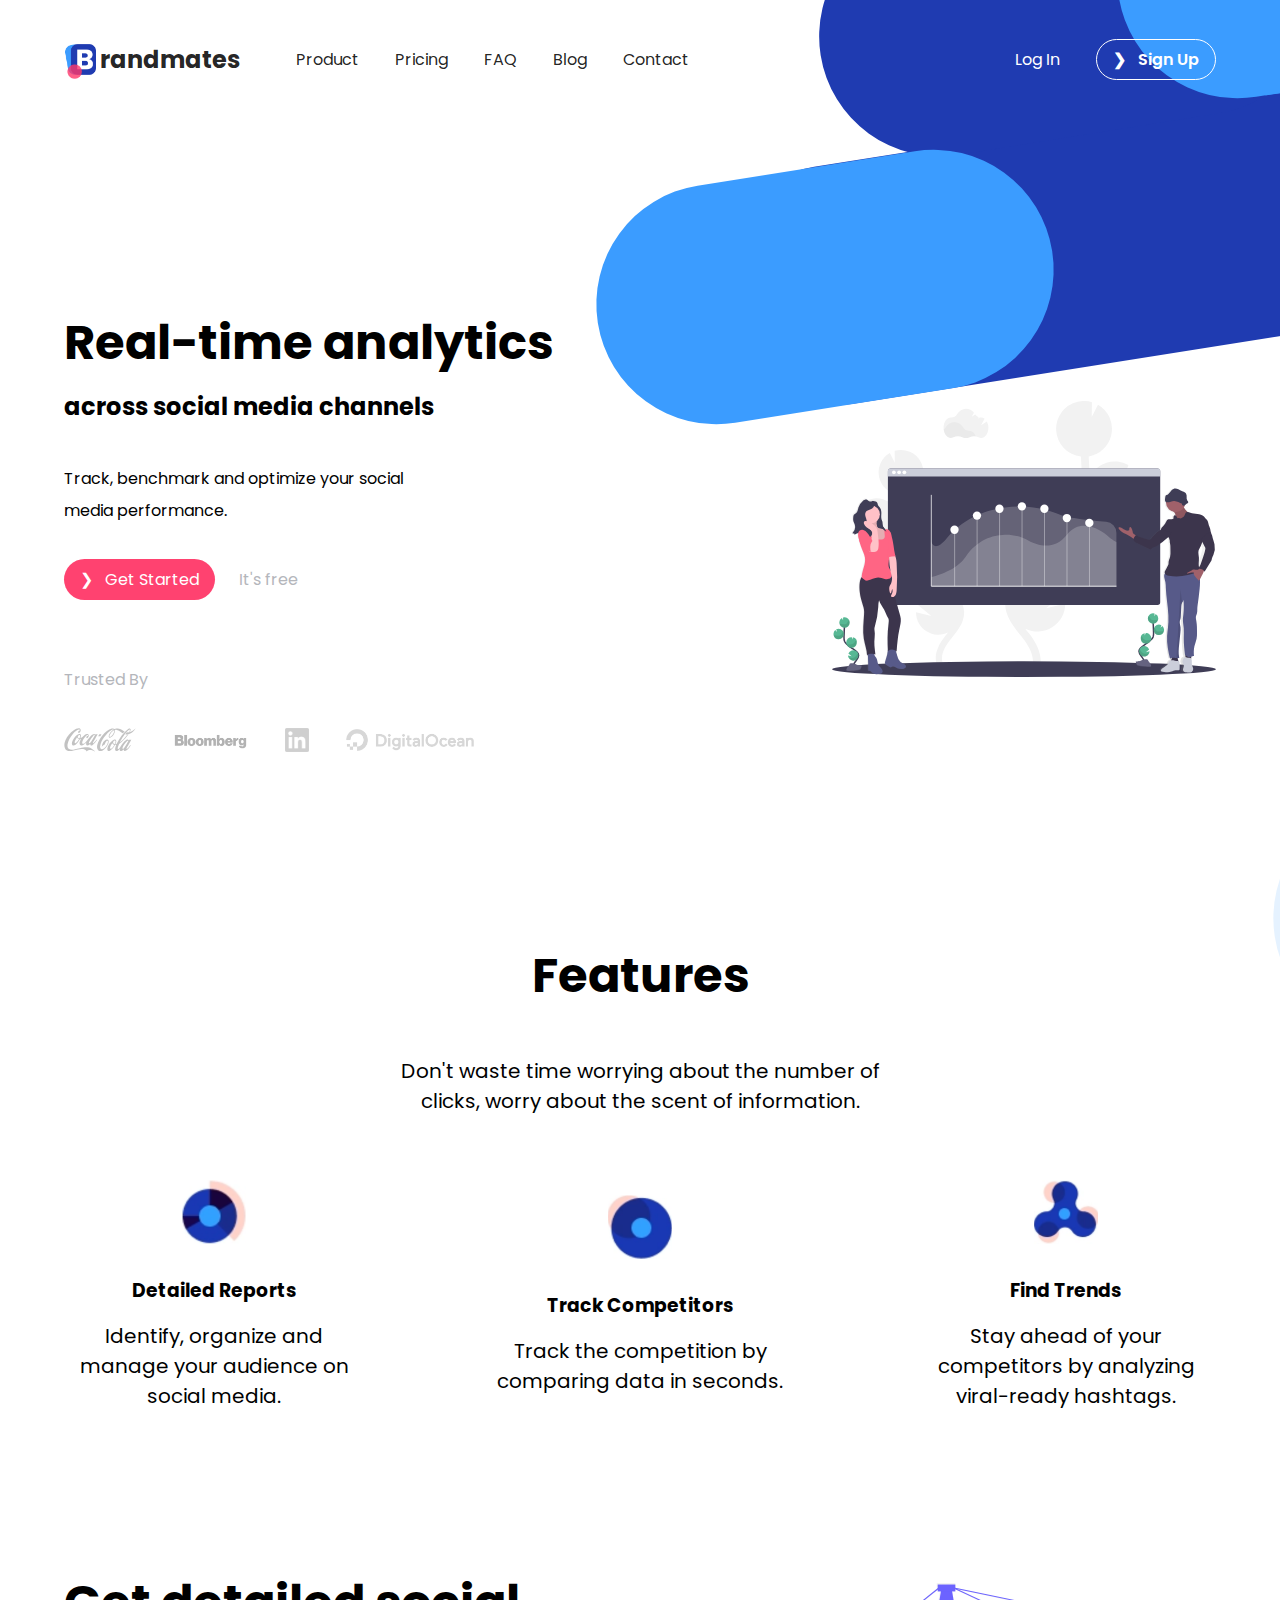
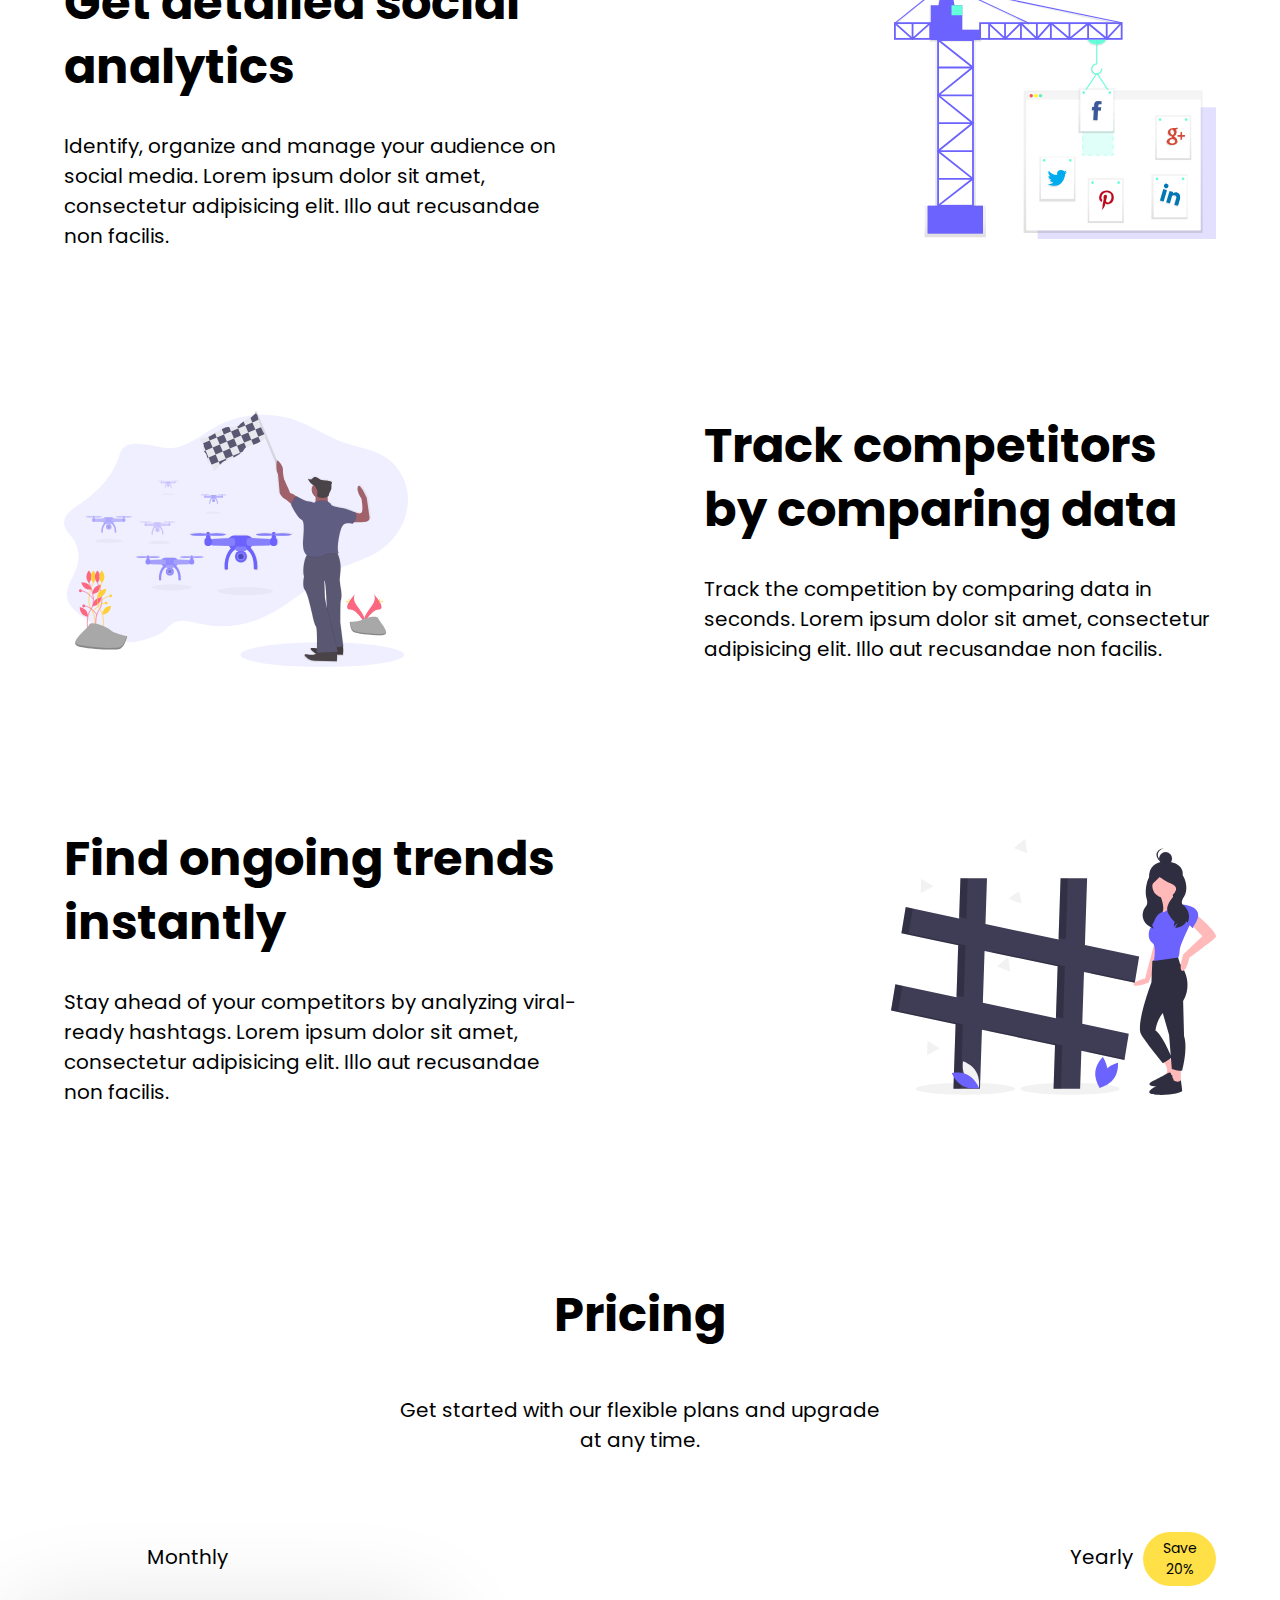
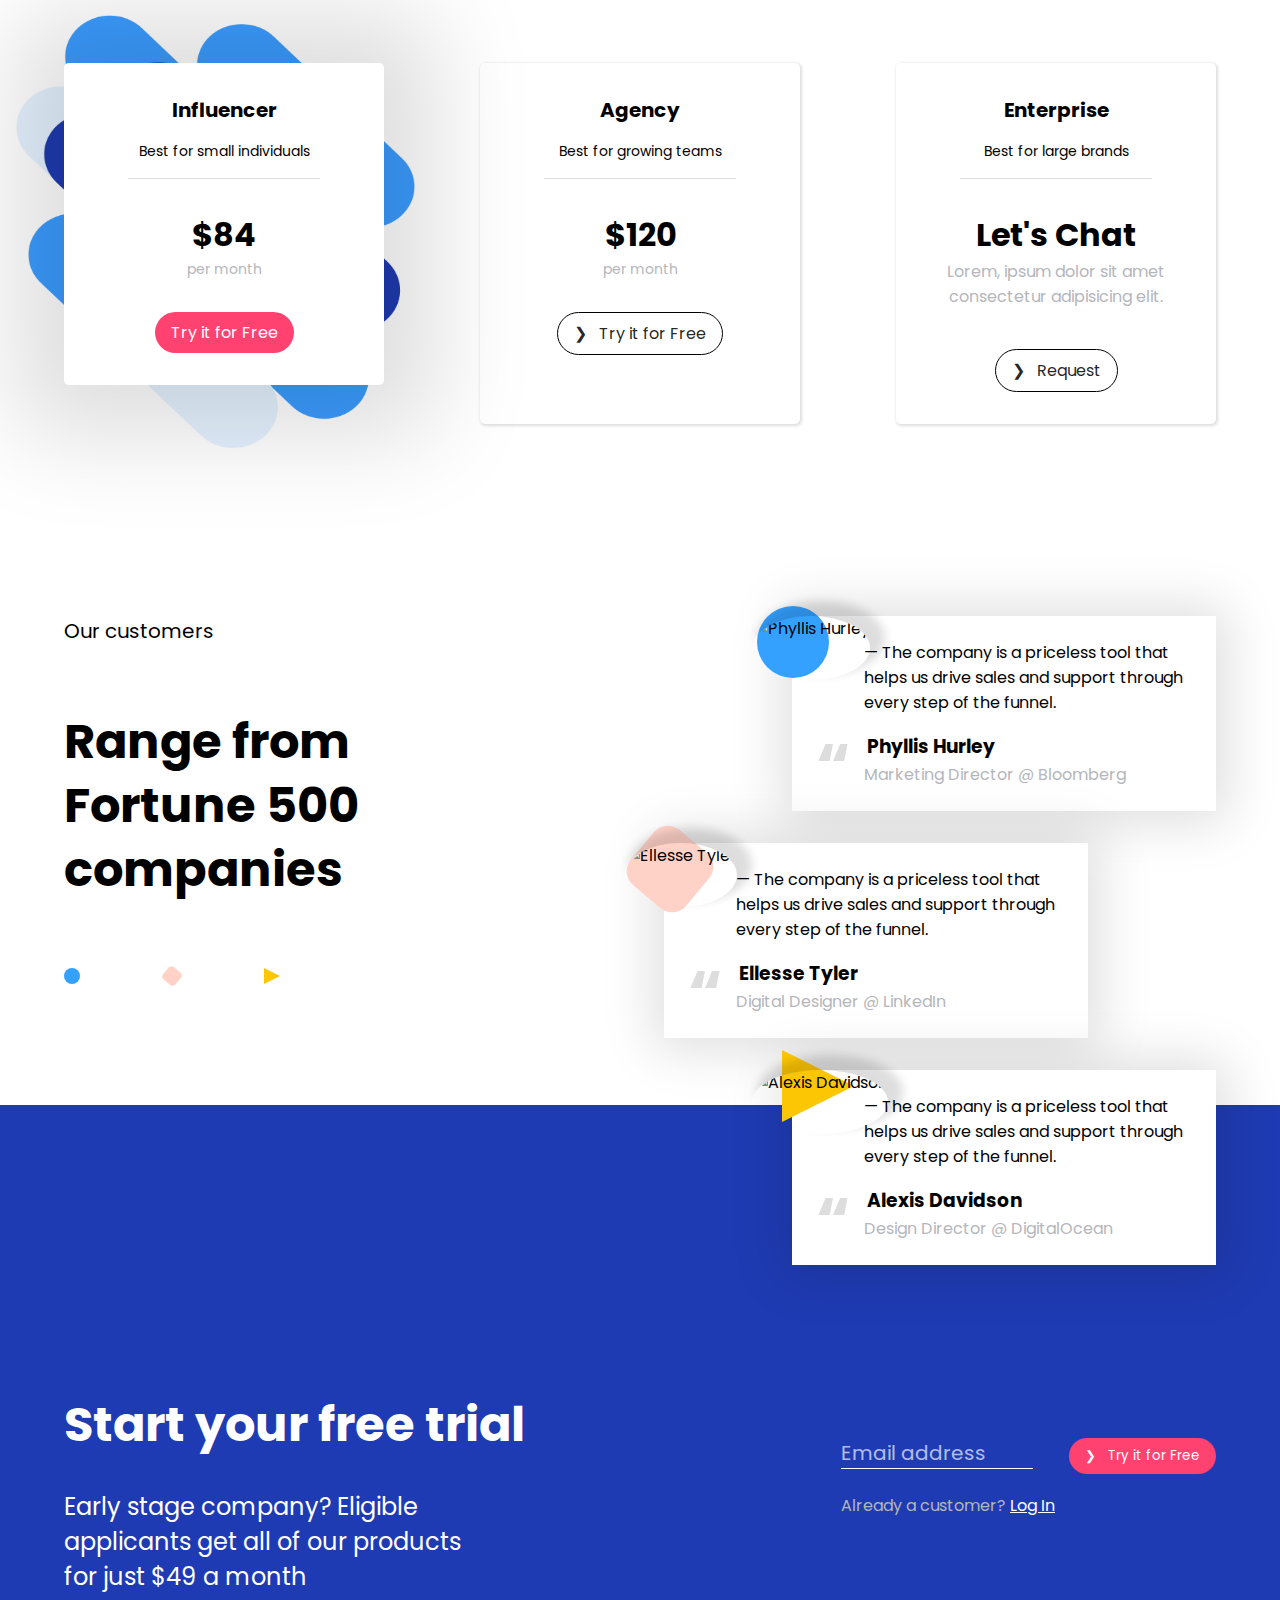
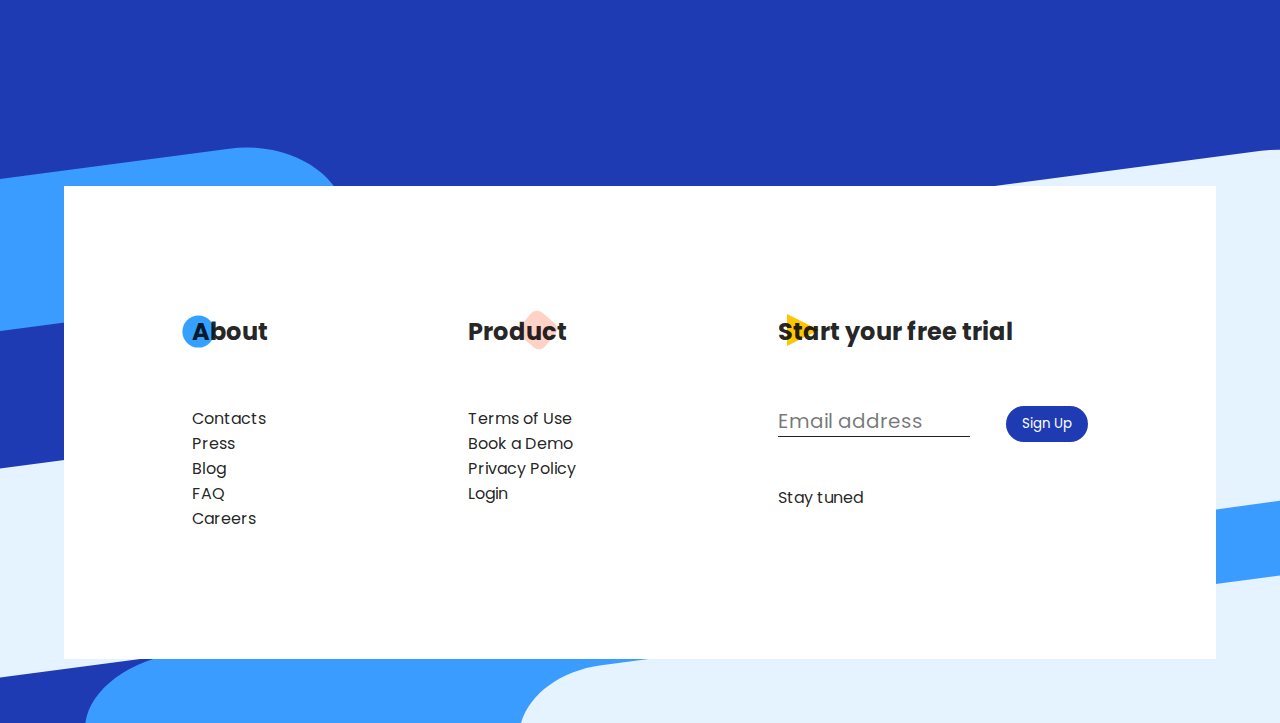
==== commit c5491121: "Added contact page & updated some styling" ====
--- a/index.html
+++ b/index.html
@@ -25,15 +25,17 @@
     <!-- Navigation -->
     <nav class="responsive-size">
       <div class="logo">
-        <img src="./assets/img/logo-no-margin.png" alt="Brandmates Logo" />
-        <span>randmates</span>
+        <a href="index.html">
+          <img src="./assets/img/logo-no-margin.png" alt="Brandmates Logo" />
+          <span>randmates</span>
+        </a>
       </div>
       <ul>
-        <li><a href="#products">Product</a></li>
-        <li><a href="#pricing">Pricing</a></li>
-        <li><a href="#faq">FAQ</a></li>
+        <li><a href="product.html">Product</a></li>
+        <li><a href="pricing.html">Pricing</a></li>
+        <li><a href="faq.html">FAQ</a></li>
         <li><a href="#blog">Blog</a></li>
-        <li><a href="#contact">Contact</a></li>
+        <li><a href="contact.html">Contact</a></li>
       </ul>
       <div id="nav-btns">
         <a href="login.html">Log In</a>
@@ -141,6 +143,8 @@
       <img src="./assets/img/feature-trends-detailed.svg" alt="Trends" />
     </div>
   </section>
+
+  <!-- Pricing -->
   <section id="pricing" class="responsive-size">
     <h1 class="section-title">Pricing</h1>
     <p class="section-desc">
@@ -185,6 +189,8 @@
         <a href="#signup" class="main-btn empty-black"><span>❯</span> Request</a>
       </div>
     </div>
+
+    <!-- Customers -->
     <div id="customers">
       <div id="customers-info">
         <p>Our customers</p>
@@ -235,6 +241,8 @@
       </div>
     </div>
   </section>
+
+  <!-- Start Free Trial -->
   <section id="start-trial" class="responsive-size">
     <div id="trial-container">
       <div id="trial-info">
@@ -254,6 +262,7 @@
     </div>
 
     <div id="footer-container">
+      <!-- Footer -->
       <footer>
         <div class="footer-links">
           <h3 class="footer-title">About</h3>
@@ -262,7 +271,7 @@
             <li class="footer-link"><a href="#">Contacts</a></li>
             <li class="footer-link"><a href="#">Press</a></li>
             <li class="footer-link"><a href="#">Blog</a></li>
-            <li class="footer-link"><a href="#">FAQ</a></li>
+            <li class="footer-link"><a href="faq.html">FAQ</a></li>
             <li class="footer-link"><a href="#">Careers</a></li>
           </ul>
         </div>
--- a/assets/css/styles.css
+++ b/assets/css/styles.css
@@ -2,8 +2,13 @@
 * {
   margin: 0;
   padding: 0;
-  box-sizing: content-box;
+  box-sizing: border-box;
   font-family: 'Poppins';
+}
+
+/* Body */
+body {
+  background: url('../img/header-bg.png') no-repeat top center;
 }
 
 a {
@@ -23,7 +28,8 @@
   padding-right: 240px;
 }
 
-input {
+input,
+textarea {
   width: 384px;
   background: none;
   border: none;
@@ -33,22 +39,26 @@
   color: #fff;
 }
 
-input:focus {
+input:focus,
+textarea:focus {
   outline: none;
   border-bottom: 1px solid #ff4270;
 }
 
-input::placeholder {
+input::placeholder,
+textarea {
   color: #ffffffaa;
 }
 
-input.black-input {
+input.black-input,
+textarea.black-input {
   border-bottom: 1px solid #000000de;
   color: #000000de;
 }
 
-input.black-input::placeholder {
-  color: #000000de;
+input.black-input::placeholder,
+textarea.black-input::placeholder {
+  color: #00000088;
 }
 
 /* Buttons */
@@ -104,6 +114,10 @@
   color: #1f3bb3;
 }
 
+.transparent-bg {
+  background: none !important;
+}
+
 /* Typography */
 .section-title {
   text-align: center;
--- a/assets/css/main.css
+++ b/assets/css/main.css
@@ -1,8 +1,3 @@
-/* Body */
-body {
-  background: url('../img/header-bg.png') no-repeat top center;
-}
-
 /* Header */
 header {
   height: 768px;
